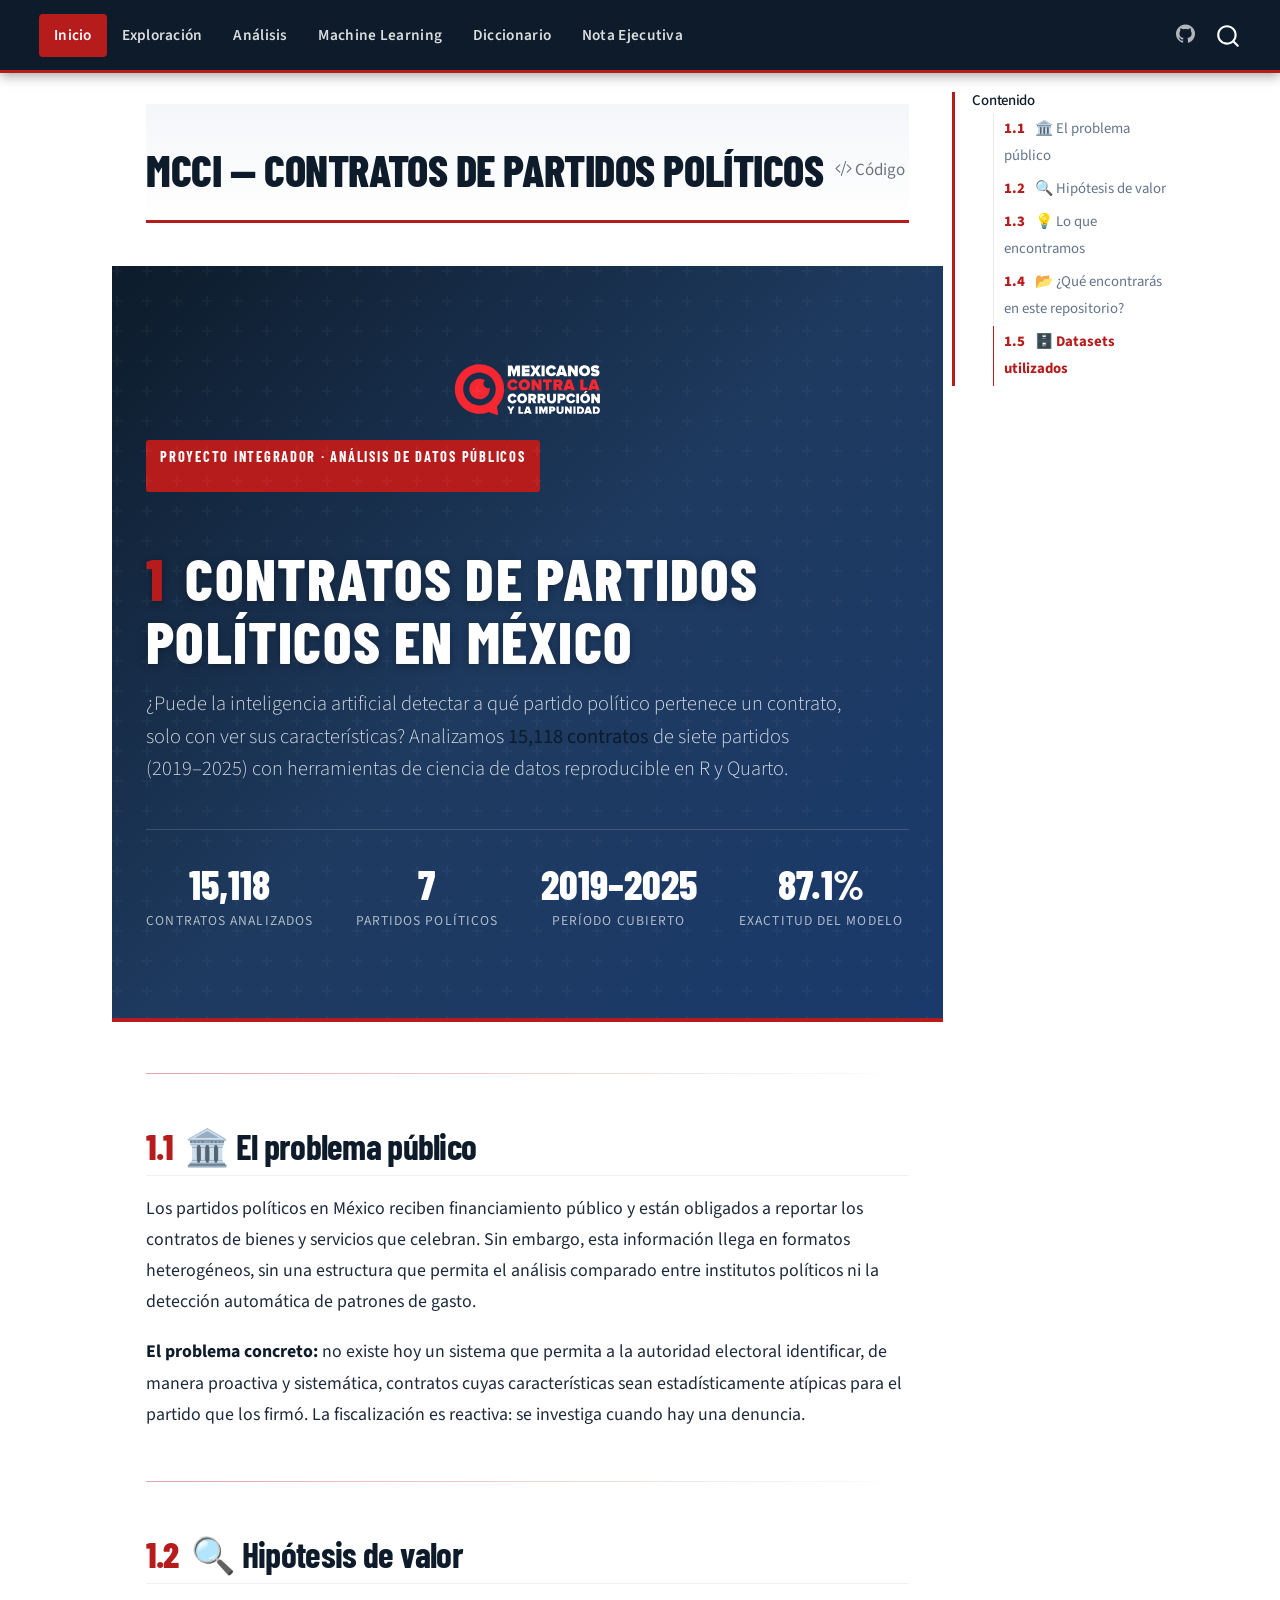
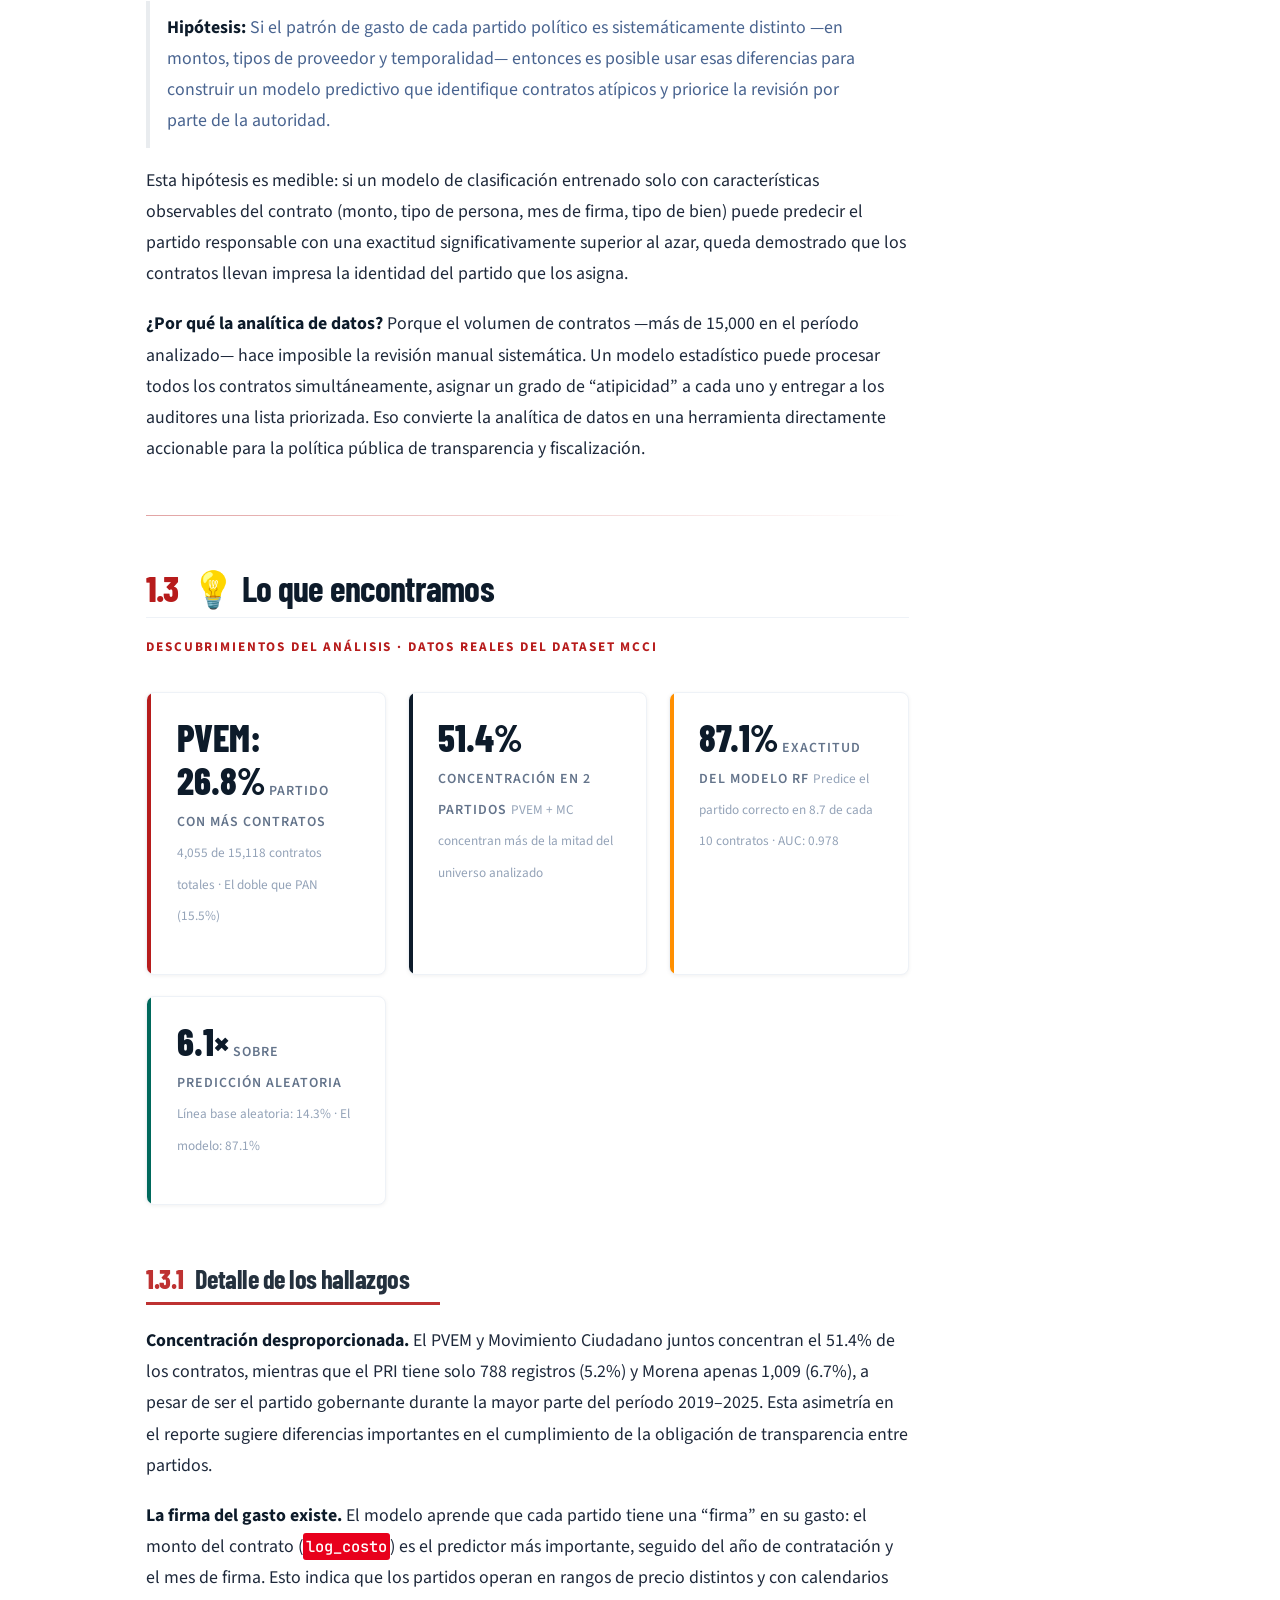
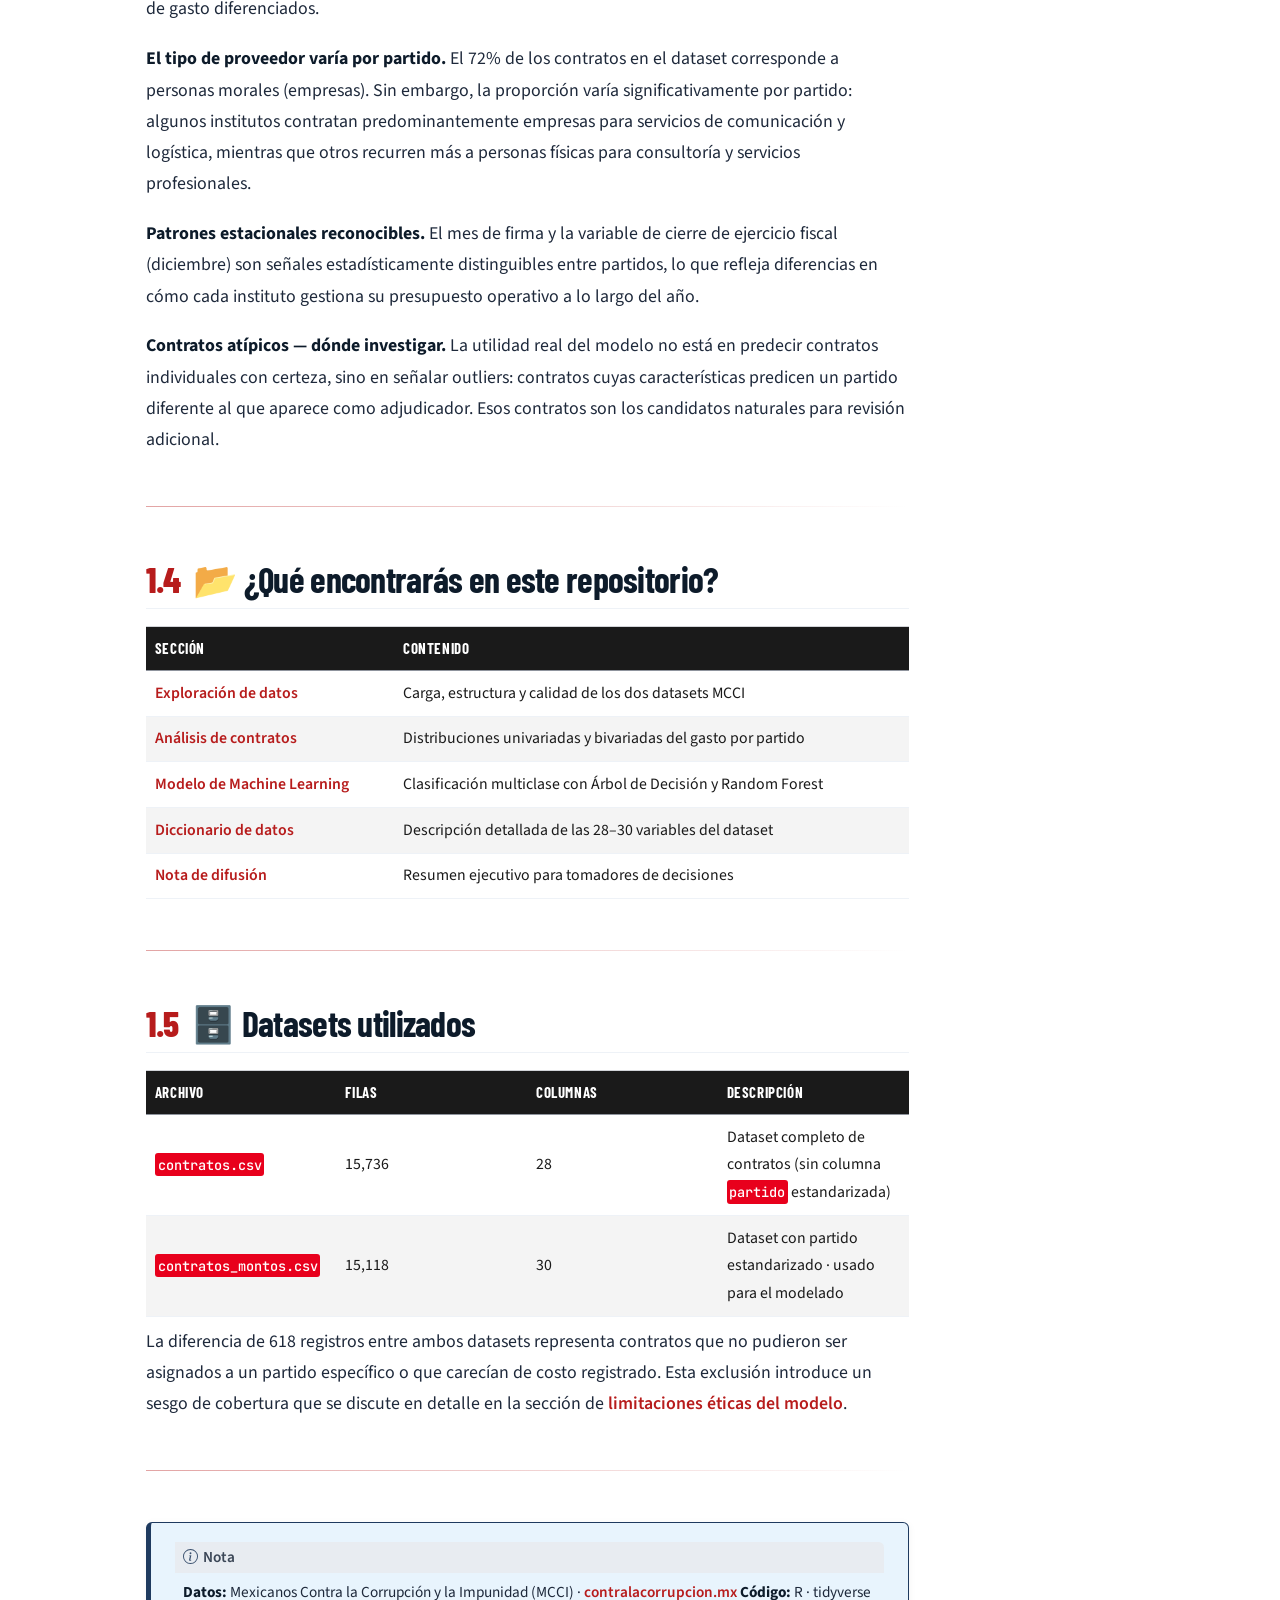
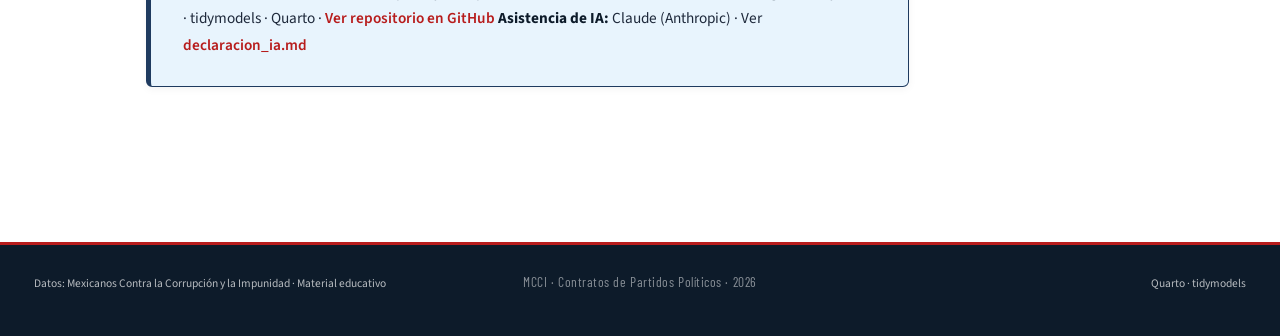
==== docs/index.html @ d2db6a6b "Publicar sitio del proyecto MCCI: contratos de partidos políticos" ====
<!DOCTYPE html>
<html xmlns="http://www.w3.org/1999/xhtml" lang="es" xml:lang="es"><head>

<meta charset="utf-8">
<meta name="generator" content="quarto-1.8.25">

<meta name="viewport" content="width=device-width, initial-scale=1.0, user-scalable=yes">


<title>MCCI — Contratos de Partidos Políticos – MCCI · Contratos de Partidos</title>
<style>
code{white-space: pre-wrap;}
span.smallcaps{font-variant: small-caps;}
div.columns{display: flex; gap: min(4vw, 1.5em);}
div.column{flex: auto; overflow-x: auto;}
div.hanging-indent{margin-left: 1.5em; text-indent: -1.5em;}
ul.task-list{list-style: none;}
ul.task-list li input[type="checkbox"] {
  width: 0.8em;
  margin: 0 0.8em 0.2em -1em; /* quarto-specific, see https://github.com/quarto-dev/quarto-cli/issues/4556 */ 
  vertical-align: middle;
}
/* CSS for syntax highlighting */
html { -webkit-text-size-adjust: 100%; }
pre > code.sourceCode { white-space: pre; position: relative; }
pre > code.sourceCode > span { display: inline-block; line-height: 1.25; }
pre > code.sourceCode > span:empty { height: 1.2em; }
.sourceCode { overflow: visible; }
code.sourceCode > span { color: inherit; text-decoration: inherit; }
div.sourceCode { margin: 1em 0; }
pre.sourceCode { margin: 0; }
@media screen {
div.sourceCode { overflow: auto; }
}
@media print {
pre > code.sourceCode { white-space: pre-wrap; }
pre > code.sourceCode > span { text-indent: -5em; padding-left: 5em; }
}
pre.numberSource code
  { counter-reset: source-line 0; }
pre.numberSource code > span
  { position: relative; left: -4em; counter-increment: source-line; }
pre.numberSource code > span > a:first-child::before
  { content: counter(source-line);
    position: relative; left: -1em; text-align: right; vertical-align: baseline;
    border: none; display: inline-block;
    -webkit-touch-callout: none; -webkit-user-select: none;
    -khtml-user-select: none; -moz-user-select: none;
    -ms-user-select: none; user-select: none;
    padding: 0 4px; width: 4em;
  }
pre.numberSource { margin-left: 3em;  padding-left: 4px; }
div.sourceCode
  {   }
@media screen {
pre > code.sourceCode > span > a:first-child::before { text-decoration: underline; }
}
</style>


<script src="site_libs/quarto-nav/quarto-nav.js"></script>
<script src="site_libs/quarto-nav/headroom.min.js"></script>
<script src="site_libs/clipboard/clipboard.min.js"></script>
<script src="site_libs/quarto-search/autocomplete.umd.js"></script>
<script src="site_libs/quarto-search/fuse.min.js"></script>
<script src="site_libs/quarto-search/quarto-search.js"></script>
<meta name="quarto:offset" content="./">
<link href="./styles/favicon.ico" rel="icon">
<script src="site_libs/quarto-html/quarto.js" type="module"></script>
<script src="site_libs/quarto-html/tabsets/tabsets.js" type="module"></script>
<script src="site_libs/quarto-html/axe/axe-check.js" type="module"></script>
<script src="site_libs/quarto-html/popper.min.js"></script>
<script src="site_libs/quarto-html/tippy.umd.min.js"></script>
<script src="site_libs/quarto-html/anchor.min.js"></script>
<link href="site_libs/quarto-html/tippy.css" rel="stylesheet">
<link href="site_libs/quarto-html/quarto-syntax-highlighting-637912d90aedf72c5c454f44b6135b5e.css" rel="stylesheet" id="quarto-text-highlighting-styles">
<script src="site_libs/bootstrap/bootstrap.min.js"></script>
<link href="site_libs/bootstrap/bootstrap-icons.css" rel="stylesheet">
<link href="site_libs/bootstrap/bootstrap-5f60eb70ecd4e3feea22900a1f807bd7.min.css" rel="stylesheet" append-hash="true" id="quarto-bootstrap" data-mode="light">
<script id="quarto-search-options" type="application/json">{
  "location": "navbar",
  "copy-button": false,
  "collapse-after": 3,
  "panel-placement": "end",
  "type": "overlay",
  "limit": 50,
  "keyboard-shortcut": [
    "f",
    "/",
    "s"
  ],
  "show-item-context": false,
  "language": {
    "search-no-results-text": "No se han encontrado resultados",
    "search-matching-documents-text": "documentos encontrados",
    "search-copy-link-title": "Copiar el enlace en la búsqueda",
    "search-hide-matches-text": "Ocultar resultados adicionales",
    "search-more-match-text": "resultado adicional en este documento",
    "search-more-matches-text": "resultados adicionales en este documento",
    "search-clear-button-title": "Borrar",
    "search-text-placeholder": "",
    "search-detached-cancel-button-title": "Cancelar",
    "search-submit-button-title": "Enviar",
    "search-label": "Buscar"
  }
}</script>
<style>html{ scroll-behavior: smooth; }</style>


<meta property="og:title" content="MCCI — Contratos de Partidos Políticos">
<meta property="og:description" content="Análisis de datos de contratos de partidos políticos en México">
<meta property="og:image" content="https://contralacorrupcion.mx/wp-content/themes/mcci-2025/assets/images/og-mcci.jpg">
<meta property="og:site_name" content="MCCI · Contratos de Partidos">
<meta name="twitter:title" content="MCCI — Contratos de Partidos">
<meta name="twitter:description" content="Análisis de datos de contratos de partidos políticos en México">
<meta name="twitter:image" content="images/logo-mcci.svg">
<meta name="twitter:creator" content="@MCCI_Mexico">
<meta name="twitter:image:alt" content="MCCI">
<meta name="twitter:card" content="summary_large_image">
</head>

<body class="nav-fixed quarto-light">

<div id="quarto-search-results"></div>
  <header id="quarto-header" class="headroom fixed-top">
    <nav class="navbar navbar-expand-lg " data-bs-theme="dark">
      <div class="navbar-container container-fluid">
      <div class="navbar-brand-container mx-auto">
    <a href="https://contralacorrupcion.mx" class="navbar-brand navbar-brand-logo">
    <img src="./images/logo-mcci.svg" alt="MCCI" class="navbar-logo light-content">
    <img src="./images/logo-mcci.svg" alt="MCCI" class="navbar-logo dark-content">
    </a>
  </div>
            <div id="quarto-search" class="" title="Buscar"></div>
          <button class="navbar-toggler" type="button" data-bs-toggle="collapse" data-bs-target="#navbarCollapse" aria-controls="navbarCollapse" role="menu" aria-expanded="false" aria-label="Navegación de palanca" onclick="if (window.quartoToggleHeadroom) { window.quartoToggleHeadroom(); }">
  <span class="navbar-toggler-icon"></span>
</button>
          <div class="collapse navbar-collapse" id="navbarCollapse">
            <ul class="navbar-nav navbar-nav-scroll me-auto">
  <li class="nav-item">
    <a class="nav-link active" href="./index.html" aria-current="page"> 
<span class="menu-text">Inicio</span></a>
  </li>  
  <li class="nav-item">
    <a class="nav-link" href="./notebooks/01_exploracion.html"> 
<span class="menu-text">Exploración</span></a>
  </li>  
  <li class="nav-item">
    <a class="nav-link" href="./notebooks/02_contratos_montos.html"> 
<span class="menu-text">Análisis</span></a>
  </li>  
  <li class="nav-item">
    <a class="nav-link" href="./notebooks/02_prediccion_partido_proveedor.html"> 
<span class="menu-text">Machine Learning</span></a>
  </li>  
  <li class="nav-item">
    <a class="nav-link" href="./referencias/diccionario_datos.html"> 
<span class="menu-text">Diccionario</span></a>
  </li>  
  <li class="nav-item">
    <a class="nav-link" href="./nota_difusion.html"> 
<span class="menu-text">Nota Ejecutiva</span></a>
  </li>  
</ul>
            <ul class="navbar-nav navbar-nav-scroll ms-auto">
  <li class="nav-item compact">
    <a class="nav-link" href="https://github.com/thegr8danae/MCCI-contratos-partidos"> <i class="bi bi-github" role="img" aria-label="Repositorio en GitHub">
</i> 
<span class="menu-text"></span></a>
  </li>  
</ul>
          </div> <!-- /navcollapse -->
            <div class="quarto-navbar-tools">
</div>
      </div> <!-- /container-fluid -->
    </nav>
</header>
<!-- content -->
<div id="quarto-content" class="quarto-container page-columns page-rows-contents page-layout-article page-navbar">
<!-- sidebar -->
<!-- margin-sidebar -->
    <div id="quarto-margin-sidebar" class="sidebar margin-sidebar">
        <nav id="TOC" role="doc-toc" class="toc-active">
    <h2 id="toc-title">Contenido</h2>
   
  <ul>
  <li><a href="#el-problema-público" id="toc-el-problema-público" class="nav-link active" data-scroll-target="#el-problema-público"><span class="header-section-number">1.1</span> 🏛️ El problema público</a></li>
  <li><a href="#hipótesis-de-valor" id="toc-hipótesis-de-valor" class="nav-link" data-scroll-target="#hipótesis-de-valor"><span class="header-section-number">1.2</span> 🔍 Hipótesis de valor</a></li>
  <li><a href="#lo-que-encontramos" id="toc-lo-que-encontramos" class="nav-link" data-scroll-target="#lo-que-encontramos"><span class="header-section-number">1.3</span> 💡 Lo que encontramos</a>
  <ul class="collapse">
  <li><a href="#detalle-de-los-hallazgos" id="toc-detalle-de-los-hallazgos" class="nav-link" data-scroll-target="#detalle-de-los-hallazgos"><span class="header-section-number">1.3.1</span> Detalle de los hallazgos</a></li>
  </ul></li>
  <li><a href="#qué-encontrarás-en-este-repositorio" id="toc-qué-encontrarás-en-este-repositorio" class="nav-link" data-scroll-target="#qué-encontrarás-en-este-repositorio"><span class="header-section-number">1.4</span> 📂 ¿Qué encontrarás en este repositorio?</a></li>
  <li><a href="#datasets-utilizados" id="toc-datasets-utilizados" class="nav-link" data-scroll-target="#datasets-utilizados"><span class="header-section-number">1.5</span> 🗄️ Datasets utilizados</a></li>
  </ul>
</nav>
    </div>
<!-- main -->
<main class="content" id="quarto-document-content">

<header id="title-block-header" class="quarto-title-block default">
<div class="quarto-title">
<div class="quarto-title-block"><div><h1 class="title">MCCI — Contratos de Partidos Políticos</h1><button type="button" class="btn code-tools-button" id="quarto-code-tools-source"><i class="bi"></i> Código</button></div></div>
</div>



<div class="quarto-title-meta">

    
  
    
  </div>
  


</header>


<div class="mcci-hero">
<div style="text-align:center;margin-bottom:1.2rem;padding-top:0.5rem;">
<p><img src="images/logo-mcci.svg" alt="MCCI" style="height:60px;max-width:220px;object-fit:contain;"></p>
</div>
<div class="mcci-hero-eyebrow">
<p>Proyecto Integrador · Análisis de Datos Públicos</p>
</div>
<section id="contratos-de-partidos-políticos-en-méxico" class="level1" data-number="1">
<h1 data-number="1"><span class="header-section-number">1</span> Contratos de partidos políticos en México</h1>
<div class="mcci-hero-subtitle">
<p>¿Puede la inteligencia artificial detectar a qué partido político pertenece un contrato, solo con ver sus características? Analizamos <strong>15,118 contratos</strong> de siete partidos (2019–2025) con herramientas de ciencia de datos reproducible en R y Quarto.</p>
</div>
<div class="mcci-hero-stats">
<div class="stat-item">
<p><span class="stat-number">15,118</span> <span class="stat-label">contratos analizados</span></p>
</div>
<div class="stat-item">
<p><span class="stat-number">7</span> <span class="stat-label">partidos políticos</span></p>
</div>
<div class="stat-item">
<p><span class="stat-number">2019–2025</span> <span class="stat-label">período cubierto</span></p>
</div>
<div class="stat-item">
<p><span class="stat-number">87.1%</span> <span class="stat-label">exactitud del modelo</span></p>
</div>
</div>
</section>
</div>
<hr>
<section id="el-problema-público" class="level2" data-number="1.1">
<h2 data-number="1.1" class="anchored" data-anchor-id="el-problema-público"><span class="header-section-number">1.1</span> 🏛️ El problema público</h2>
<p>Los partidos políticos en México reciben financiamiento público y están obligados a reportar los contratos de bienes y servicios que celebran. Sin embargo, esta información llega en formatos heterogéneos, sin una estructura que permita el análisis comparado entre institutos políticos ni la detección automática de patrones de gasto.</p>
<p><strong>El problema concreto:</strong> no existe hoy un sistema que permita a la autoridad electoral identificar, de manera proactiva y sistemática, contratos cuyas características sean estadísticamente atípicas para el partido que los firmó. La fiscalización es reactiva: se investiga cuando hay una denuncia.</p>
<hr>
</section>
<section id="hipótesis-de-valor" class="level2" data-number="1.2">
<h2 data-number="1.2" class="anchored" data-anchor-id="hipótesis-de-valor"><span class="header-section-number">1.2</span> 🔍 Hipótesis de valor</h2>
<blockquote class="blockquote">
<p><strong>Hipótesis:</strong> Si el patrón de gasto de cada partido político es sistemáticamente distinto —en montos, tipos de proveedor y temporalidad— entonces es posible usar esas diferencias para construir un modelo predictivo que identifique contratos atípicos y priorice la revisión por parte de la autoridad.</p>
</blockquote>
<p>Esta hipótesis es medible: si un modelo de clasificación entrenado solo con características observables del contrato (monto, tipo de persona, mes de firma, tipo de bien) puede predecir el partido responsable con una exactitud significativamente superior al azar, queda demostrado que los contratos llevan impresa la identidad del partido que los asigna.</p>
<p><strong>¿Por qué la analítica de datos?</strong> Porque el volumen de contratos —más de 15,000 en el período analizado— hace imposible la revisión manual sistemática. Un modelo estadístico puede procesar todos los contratos simultáneamente, asignar un grado de “atipicidad” a cada uno y entregar a los auditores una lista priorizada. Eso convierte la analítica de datos en una herramienta directamente accionable para la política pública de transparencia y fiscalización.</p>
<hr>
</section>
<section id="lo-que-encontramos" class="level2" data-number="1.3">
<h2 data-number="1.3" class="anchored" data-anchor-id="lo-que-encontramos"><span class="header-section-number">1.3</span> 💡 Lo que encontramos</h2>
<div class="section-label">
<p>Descubrimientos del análisis · Datos reales del dataset MCCI</p>
</div>
<div class="mcci-cards">
<div class="mcci-card">
<p><span class="card-number">PVEM: 26.8%</span> <span class="card-label">partido con más contratos</span> <span class="card-sublabel">4,055 de 15,118 contratos totales · El doble que PAN (15.5%)</span></p>
</div>
<div class="mcci-card card-navy">
<p><span class="card-number">51.4%</span> <span class="card-label">concentración en 2 partidos</span> <span class="card-sublabel">PVEM + MC concentran más de la mitad del universo analizado</span></p>
</div>
<div class="mcci-card card-gold">
<p><span class="card-number">87.1%</span> <span class="card-label">exactitud del modelo RF</span> <span class="card-sublabel">Predice el partido correcto en 8.7 de cada 10 contratos · AUC: 0.978</span></p>
</div>
<div class="mcci-card card-teal">
<p><span class="card-number">6.1×</span> <span class="card-label">sobre predicción aleatoria</span> <span class="card-sublabel">Línea base aleatoria: 14.3% · El modelo: 87.1%</span></p>
</div>
</div>
<section id="detalle-de-los-hallazgos" class="level3" data-number="1.3.1">
<h3 data-number="1.3.1" class="anchored" data-anchor-id="detalle-de-los-hallazgos"><span class="header-section-number">1.3.1</span> Detalle de los hallazgos</h3>
<p><strong>Concentración desproporcionada.</strong> El PVEM y Movimiento Ciudadano juntos concentran el 51.4% de los contratos, mientras que el PRI tiene solo 788 registros (5.2%) y Morena apenas 1,009 (6.7%), a pesar de ser el partido gobernante durante la mayor parte del período 2019–2025. Esta asimetría en el reporte sugiere diferencias importantes en el cumplimiento de la obligación de transparencia entre partidos.</p>
<p><strong>La firma del gasto existe.</strong> El modelo aprende que cada partido tiene una “firma” en su gasto: el monto del contrato (<code>log_costo</code>) es el predictor más importante, seguido del año de contratación y el mes de firma. Esto indica que los partidos operan en rangos de precio distintos y con calendarios de gasto diferenciados.</p>
<p><strong>El tipo de proveedor varía por partido.</strong> El 72% de los contratos en el dataset corresponde a personas morales (empresas). Sin embargo, la proporción varía significativamente por partido: algunos institutos contratan predominantemente empresas para servicios de comunicación y logística, mientras que otros recurren más a personas físicas para consultoría y servicios profesionales.</p>
<p><strong>Patrones estacionales reconocibles.</strong> El mes de firma y la variable de cierre de ejercicio fiscal (diciembre) son señales estadísticamente distinguibles entre partidos, lo que refleja diferencias en cómo cada instituto gestiona su presupuesto operativo a lo largo del año.</p>
<p><strong>Contratos atípicos — dónde investigar.</strong> La utilidad real del modelo no está en predecir contratos individuales con certeza, sino en señalar outliers: contratos cuyas características predicen un partido diferente al que aparece como adjudicador. Esos contratos son los candidatos naturales para revisión adicional.</p>
<hr>
</section>
</section>
<section id="qué-encontrarás-en-este-repositorio" class="level2" data-number="1.4">
<h2 data-number="1.4" class="anchored" data-anchor-id="qué-encontrarás-en-este-repositorio"><span class="header-section-number">1.4</span> 📂 ¿Qué encontrarás en este repositorio?</h2>
<table class="caption-top table">
<thead>
<tr class="header">
<th>Sección</th>
<th>Contenido</th>
</tr>
</thead>
<tbody>
<tr class="odd">
<td><a href="./notebooks/01_exploracion.html">Exploración de datos</a></td>
<td>Carga, estructura y calidad de los dos datasets MCCI</td>
</tr>
<tr class="even">
<td><a href="./notebooks/02_contratos_montos.html">Análisis de contratos</a></td>
<td>Distribuciones univariadas y bivariadas del gasto por partido</td>
</tr>
<tr class="odd">
<td><a href="./notebooks/02_prediccion_partido_proveedor.html">Modelo de Machine Learning</a></td>
<td>Clasificación multiclase con Árbol de Decisión y Random Forest</td>
</tr>
<tr class="even">
<td><a href="./referencias/diccionario_datos.html">Diccionario de datos</a></td>
<td>Descripción detallada de las 28–30 variables del dataset</td>
</tr>
<tr class="odd">
<td><a href="./nota_difusion.html">Nota de difusión</a></td>
<td>Resumen ejecutivo para tomadores de decisiones</td>
</tr>
</tbody>
</table>
<hr>
</section>
<section id="datasets-utilizados" class="level2" data-number="1.5">
<h2 data-number="1.5" class="anchored" data-anchor-id="datasets-utilizados"><span class="header-section-number">1.5</span> 🗄️ Datasets utilizados</h2>
<table class="caption-top table">
<colgroup>
<col style="width: 25%">
<col style="width: 25%">
<col style="width: 25%">
<col style="width: 25%">
</colgroup>
<thead>
<tr class="header">
<th>Archivo</th>
<th>Filas</th>
<th>Columnas</th>
<th>Descripción</th>
</tr>
</thead>
<tbody>
<tr class="odd">
<td><code>contratos.csv</code></td>
<td>15,736</td>
<td>28</td>
<td>Dataset completo de contratos (sin columna <code>partido</code> estandarizada)</td>
</tr>
<tr class="even">
<td><code>contratos_montos.csv</code></td>
<td>15,118</td>
<td>30</td>
<td>Dataset con partido estandarizado · usado para el modelado</td>
</tr>
</tbody>
</table>
<p>La diferencia de 618 registros entre ambos datasets representa contratos que no pudieron ser asignados a un partido específico o que carecían de costo registrado. Esta exclusión introduce un sesgo de cobertura que se discute en detalle en la sección de <a href="./notebooks/02_prediccion_partido_proveedor.html#interpretación-y-limitaciones-éticas">limitaciones éticas del modelo</a>.</p>
<hr>
<div class="callout callout-style-default callout-note callout-titled">
<div class="callout-header d-flex align-content-center">
<div class="callout-icon-container">
<i class="callout-icon"></i>
</div>
<div class="callout-title-container flex-fill">
Nota
</div>
</div>
<div class="callout-body-container callout-body">
<p><strong>Datos:</strong> Mexicanos Contra la Corrupción y la Impunidad (MCCI) · <a href="https://contralacorrupcion.mx">contralacorrupcion.mx</a> <strong>Código:</strong> R · tidyverse · tidymodels · Quarto · <a href="https://github.com/thegr8danae/MCCI-contratos-partidos">Ver repositorio en GitHub</a> <strong>Asistencia de IA:</strong> Claude (Anthropic) · Ver <a href="./declaracion_ia.html">declaracion_ia.md</a></p>
</div>
</div>


<!-- -->

</section>

</main> <!-- /main -->
<script id="quarto-html-after-body" type="application/javascript">
  window.document.addEventListener("DOMContentLoaded", function (event) {
    const icon = "";
    const anchorJS = new window.AnchorJS();
    anchorJS.options = {
      placement: 'right',
      icon: icon
    };
    anchorJS.add('.anchored');
    const isCodeAnnotation = (el) => {
      for (const clz of el.classList) {
        if (clz.startsWith('code-annotation-')) {                     
          return true;
        }
      }
      return false;
    }
    const onCopySuccess = function(e) {
      // button target
      const button = e.trigger;
      // don't keep focus
      button.blur();
      // flash "checked"
      button.classList.add('code-copy-button-checked');
      var currentTitle = button.getAttribute("title");
      button.setAttribute("title", "Copiado");
      let tooltip;
      if (window.bootstrap) {
        button.setAttribute("data-bs-toggle", "tooltip");
        button.setAttribute("data-bs-placement", "left");
        button.setAttribute("data-bs-title", "Copiado");
        tooltip = new bootstrap.Tooltip(button, 
          { trigger: "manual", 
            customClass: "code-copy-button-tooltip",
            offset: [0, -8]});
        tooltip.show();    
      }
      setTimeout(function() {
        if (tooltip) {
          tooltip.hide();
          button.removeAttribute("data-bs-title");
          button.removeAttribute("data-bs-toggle");
          button.removeAttribute("data-bs-placement");
        }
        button.setAttribute("title", currentTitle);
        button.classList.remove('code-copy-button-checked');
      }, 1000);
      // clear code selection
      e.clearSelection();
    }
    const getTextToCopy = function(trigger) {
      const outerScaffold = trigger.parentElement.cloneNode(true);
      const codeEl = outerScaffold.querySelector('code');
      for (const childEl of codeEl.children) {
        if (isCodeAnnotation(childEl)) {
          childEl.remove();
        }
      }
      return codeEl.innerText;
    }
    const clipboard = new window.ClipboardJS('.code-copy-button:not([data-in-quarto-modal])', {
      text: getTextToCopy
    });
    clipboard.on('success', onCopySuccess);
    if (window.document.getElementById('quarto-embedded-source-code-modal')) {
      const clipboardModal = new window.ClipboardJS('.code-copy-button[data-in-quarto-modal]', {
        text: getTextToCopy,
        container: window.document.getElementById('quarto-embedded-source-code-modal')
      });
      clipboardModal.on('success', onCopySuccess);
    }
    const viewSource = window.document.getElementById('quarto-view-source') ||
                       window.document.getElementById('quarto-code-tools-source');
    if (viewSource) {
      const sourceUrl = viewSource.getAttribute("data-quarto-source-url");
      viewSource.addEventListener("click", function(e) {
        if (sourceUrl) {
          // rstudio viewer pane
          if (/\bcapabilities=\b/.test(window.location)) {
            window.open(sourceUrl);
          } else {
            window.location.href = sourceUrl;
          }
        } else {
          const modal = new bootstrap.Modal(document.getElementById('quarto-embedded-source-code-modal'));
          modal.show();
        }
        return false;
      });
    }
    function toggleCodeHandler(show) {
      return function(e) {
        const detailsSrc = window.document.querySelectorAll(".cell > details > .sourceCode");
        for (let i=0; i<detailsSrc.length; i++) {
          const details = detailsSrc[i].parentElement;
          if (show) {
            details.open = true;
          } else {
            details.removeAttribute("open");
          }
        }
        const cellCodeDivs = window.document.querySelectorAll(".cell > .sourceCode");
        const fromCls = show ? "hidden" : "unhidden";
        const toCls = show ? "unhidden" : "hidden";
        for (let i=0; i<cellCodeDivs.length; i++) {
          const codeDiv = cellCodeDivs[i];
          if (codeDiv.classList.contains(fromCls)) {
            codeDiv.classList.remove(fromCls);
            codeDiv.classList.add(toCls);
          } 
        }
        return false;
      }
    }
    const hideAllCode = window.document.getElementById("quarto-hide-all-code");
    if (hideAllCode) {
      hideAllCode.addEventListener("click", toggleCodeHandler(false));
    }
    const showAllCode = window.document.getElementById("quarto-show-all-code");
    if (showAllCode) {
      showAllCode.addEventListener("click", toggleCodeHandler(true));
    }
      var localhostRegex = new RegExp(/^(?:http|https):\/\/localhost\:?[0-9]*\//);
      var mailtoRegex = new RegExp(/^mailto:/);
        var filterRegex = new RegExp('/' + window.location.host + '/');
      var isInternal = (href) => {
          return filterRegex.test(href) || localhostRegex.test(href) || mailtoRegex.test(href);
      }
      // Inspect non-navigation links and adorn them if external
     var links = window.document.querySelectorAll('a[href]:not(.nav-link):not(.navbar-brand):not(.toc-action):not(.sidebar-link):not(.sidebar-item-toggle):not(.pagination-link):not(.no-external):not([aria-hidden]):not(.dropdown-item):not(.quarto-navigation-tool):not(.about-link)');
      for (var i=0; i<links.length; i++) {
        const link = links[i];
        if (!isInternal(link.href)) {
          // undo the damage that might have been done by quarto-nav.js in the case of
          // links that we want to consider external
          if (link.dataset.originalHref !== undefined) {
            link.href = link.dataset.originalHref;
          }
        }
      }
    function tippyHover(el, contentFn, onTriggerFn, onUntriggerFn) {
      const config = {
        allowHTML: true,
        maxWidth: 500,
        delay: 100,
        arrow: false,
        appendTo: function(el) {
            return el.parentElement;
        },
        interactive: true,
        interactiveBorder: 10,
        theme: 'quarto',
        placement: 'bottom-start',
      };
      if (contentFn) {
        config.content = contentFn;
      }
      if (onTriggerFn) {
        config.onTrigger = onTriggerFn;
      }
      if (onUntriggerFn) {
        config.onUntrigger = onUntriggerFn;
      }
      window.tippy(el, config); 
    }
    const noterefs = window.document.querySelectorAll('a[role="doc-noteref"]');
    for (var i=0; i<noterefs.length; i++) {
      const ref = noterefs[i];
      tippyHover(ref, function() {
        // use id or data attribute instead here
        let href = ref.getAttribute('data-footnote-href') || ref.getAttribute('href');
        try { href = new URL(href).hash; } catch {}
        const id = href.replace(/^#\/?/, "");
        const note = window.document.getElementById(id);
        if (note) {
          return note.innerHTML;
        } else {
          return "";
        }
      });
    }
    const xrefs = window.document.querySelectorAll('a.quarto-xref');
    const processXRef = (id, note) => {
      // Strip column container classes
      const stripColumnClz = (el) => {
        el.classList.remove("page-full", "page-columns");
        if (el.children) {
          for (const child of el.children) {
            stripColumnClz(child);
          }
        }
      }
      stripColumnClz(note)
      if (id === null || id.startsWith('sec-')) {
        // Special case sections, only their first couple elements
        const container = document.createElement("div");
        if (note.children && note.children.length > 2) {
          container.appendChild(note.children[0].cloneNode(true));
          for (let i = 1; i < note.children.length; i++) {
            const child = note.children[i];
            if (child.tagName === "P" && child.innerText === "") {
              continue;
            } else {
              container.appendChild(child.cloneNode(true));
              break;
            }
          }
          if (window.Quarto?.typesetMath) {
            window.Quarto.typesetMath(container);
          }
          return container.innerHTML
        } else {
          if (window.Quarto?.typesetMath) {
            window.Quarto.typesetMath(note);
          }
          return note.innerHTML;
        }
      } else {
        // Remove any anchor links if they are present
        const anchorLink = note.querySelector('a.anchorjs-link');
        if (anchorLink) {
          anchorLink.remove();
        }
        if (window.Quarto?.typesetMath) {
          window.Quarto.typesetMath(note);
        }
        if (note.classList.contains("callout")) {
          return note.outerHTML;
        } else {
          return note.innerHTML;
        }
      }
    }
    for (var i=0; i<xrefs.length; i++) {
      const xref = xrefs[i];
      tippyHover(xref, undefined, function(instance) {
        instance.disable();
        let url = xref.getAttribute('href');
        let hash = undefined; 
        if (url.startsWith('#')) {
          hash = url;
        } else {
          try { hash = new URL(url).hash; } catch {}
        }
        if (hash) {
          const id = hash.replace(/^#\/?/, "");
          const note = window.document.getElementById(id);
          if (note !== null) {
            try {
              const html = processXRef(id, note.cloneNode(true));
              instance.setContent(html);
            } finally {
              instance.enable();
              instance.show();
            }
          } else {
            // See if we can fetch this
            fetch(url.split('#')[0])
            .then(res => res.text())
            .then(html => {
              const parser = new DOMParser();
              const htmlDoc = parser.parseFromString(html, "text/html");
              const note = htmlDoc.getElementById(id);
              if (note !== null) {
                const html = processXRef(id, note);
                instance.setContent(html);
              } 
            }).finally(() => {
              instance.enable();
              instance.show();
            });
          }
        } else {
          // See if we can fetch a full url (with no hash to target)
          // This is a special case and we should probably do some content thinning / targeting
          fetch(url)
          .then(res => res.text())
          .then(html => {
            const parser = new DOMParser();
            const htmlDoc = parser.parseFromString(html, "text/html");
            const note = htmlDoc.querySelector('main.content');
            if (note !== null) {
              // This should only happen for chapter cross references
              // (since there is no id in the URL)
              // remove the first header
              if (note.children.length > 0 && note.children[0].tagName === "HEADER") {
                note.children[0].remove();
              }
              const html = processXRef(null, note);
              instance.setContent(html);
            } 
          }).finally(() => {
            instance.enable();
            instance.show();
          });
        }
      }, function(instance) {
      });
    }
        let selectedAnnoteEl;
        const selectorForAnnotation = ( cell, annotation) => {
          let cellAttr = 'data-code-cell="' + cell + '"';
          let lineAttr = 'data-code-annotation="' +  annotation + '"';
          const selector = 'span[' + cellAttr + '][' + lineAttr + ']';
          return selector;
        }
        const selectCodeLines = (annoteEl) => {
          const doc = window.document;
          const targetCell = annoteEl.getAttribute("data-target-cell");
          const targetAnnotation = annoteEl.getAttribute("data-target-annotation");
          const annoteSpan = window.document.querySelector(selectorForAnnotation(targetCell, targetAnnotation));
          const lines = annoteSpan.getAttribute("data-code-lines").split(",");
          const lineIds = lines.map((line) => {
            return targetCell + "-" + line;
          })
          let top = null;
          let height = null;
          let parent = null;
          if (lineIds.length > 0) {
              //compute the position of the single el (top and bottom and make a div)
              const el = window.document.getElementById(lineIds[0]);
              top = el.offsetTop;
              height = el.offsetHeight;
              parent = el.parentElement.parentElement;
            if (lineIds.length > 1) {
              const lastEl = window.document.getElementById(lineIds[lineIds.length - 1]);
              const bottom = lastEl.offsetTop + lastEl.offsetHeight;
              height = bottom - top;
            }
            if (top !== null && height !== null && parent !== null) {
              // cook up a div (if necessary) and position it 
              let div = window.document.getElementById("code-annotation-line-highlight");
              if (div === null) {
                div = window.document.createElement("div");
                div.setAttribute("id", "code-annotation-line-highlight");
                div.style.position = 'absolute';
                parent.appendChild(div);
              }
              div.style.top = top - 2 + "px";
              div.style.height = height + 4 + "px";
              div.style.left = 0;
              let gutterDiv = window.document.getElementById("code-annotation-line-highlight-gutter");
              if (gutterDiv === null) {
                gutterDiv = window.document.createElement("div");
                gutterDiv.setAttribute("id", "code-annotation-line-highlight-gutter");
                gutterDiv.style.position = 'absolute';
                const codeCell = window.document.getElementById(targetCell);
                const gutter = codeCell.querySelector('.code-annotation-gutter');
                gutter.appendChild(gutterDiv);
              }
              gutterDiv.style.top = top - 2 + "px";
              gutterDiv.style.height = height + 4 + "px";
            }
            selectedAnnoteEl = annoteEl;
          }
        };
        const unselectCodeLines = () => {
          const elementsIds = ["code-annotation-line-highlight", "code-annotation-line-highlight-gutter"];
          elementsIds.forEach((elId) => {
            const div = window.document.getElementById(elId);
            if (div) {
              div.remove();
            }
          });
          selectedAnnoteEl = undefined;
        };
          // Handle positioning of the toggle
      window.addEventListener(
        "resize",
        throttle(() => {
          elRect = undefined;
          if (selectedAnnoteEl) {
            selectCodeLines(selectedAnnoteEl);
          }
        }, 10)
      );
      function throttle(fn, ms) {
      let throttle = false;
      let timer;
        return (...args) => {
          if(!throttle) { // first call gets through
              fn.apply(this, args);
              throttle = true;
          } else { // all the others get throttled
              if(timer) clearTimeout(timer); // cancel #2
              timer = setTimeout(() => {
                fn.apply(this, args);
                timer = throttle = false;
              }, ms);
          }
        };
      }
        // Attach click handler to the DT
        const annoteDls = window.document.querySelectorAll('dt[data-target-cell]');
        for (const annoteDlNode of annoteDls) {
          annoteDlNode.addEventListener('click', (event) => {
            const clickedEl = event.target;
            if (clickedEl !== selectedAnnoteEl) {
              unselectCodeLines();
              const activeEl = window.document.querySelector('dt[data-target-cell].code-annotation-active');
              if (activeEl) {
                activeEl.classList.remove('code-annotation-active');
              }
              selectCodeLines(clickedEl);
              clickedEl.classList.add('code-annotation-active');
            } else {
              // Unselect the line
              unselectCodeLines();
              clickedEl.classList.remove('code-annotation-active');
            }
          });
        }
    const findCites = (el) => {
      const parentEl = el.parentElement;
      if (parentEl) {
        const cites = parentEl.dataset.cites;
        if (cites) {
          return {
            el,
            cites: cites.split(' ')
          };
        } else {
          return findCites(el.parentElement)
        }
      } else {
        return undefined;
      }
    };
    var bibliorefs = window.document.querySelectorAll('a[role="doc-biblioref"]');
    for (var i=0; i<bibliorefs.length; i++) {
      const ref = bibliorefs[i];
      const citeInfo = findCites(ref);
      if (citeInfo) {
        tippyHover(citeInfo.el, function() {
          var popup = window.document.createElement('div');
          citeInfo.cites.forEach(function(cite) {
            var citeDiv = window.document.createElement('div');
            citeDiv.classList.add('hanging-indent');
            citeDiv.classList.add('csl-entry');
            var biblioDiv = window.document.getElementById('ref-' + cite);
            if (biblioDiv) {
              citeDiv.innerHTML = biblioDiv.innerHTML;
            }
            popup.appendChild(citeDiv);
          });
          return popup.innerHTML;
        });
      }
    }
  });
  </script><div class="modal fade" id="quarto-embedded-source-code-modal" tabindex="-1" aria-labelledby="quarto-embedded-source-code-modal-label" aria-hidden="true"><div class="modal-dialog modal-dialog-scrollable"><div class="modal-content"><div class="modal-header"><h5 class="modal-title" id="quarto-embedded-source-code-modal-label">Ejecutar el código</h5><button class="btn-close" data-bs-dismiss="modal"></button></div><div class="modal-body"><div class="">
<div class="code-copy-outer-scaffold"><div class="sourceCode" id="cb1" data-shortcodes="false"><pre class="sourceCode markdown code-with-copy"><code class="sourceCode markdown"><span id="cb1-1"><a href="#cb1-1" aria-hidden="true" tabindex="-1"></a><span class="co">---</span></span>
<span id="cb1-2"><a href="#cb1-2" aria-hidden="true" tabindex="-1"></a><span class="an">title:</span><span class="co"> "MCCI — Contratos de Partidos Políticos"</span></span>
<span id="cb1-3"><a href="#cb1-3" aria-hidden="true" tabindex="-1"></a><span class="an">lang:</span><span class="co"> es</span></span>
<span id="cb1-4"><a href="#cb1-4" aria-hidden="true" tabindex="-1"></a><span class="co">---</span></span>
<span id="cb1-5"><a href="#cb1-5" aria-hidden="true" tabindex="-1"></a></span>
<span id="cb1-6"><a href="#cb1-6" aria-hidden="true" tabindex="-1"></a>::: {.mcci-hero}</span>
<span id="cb1-7"><a href="#cb1-7" aria-hidden="true" tabindex="-1"></a></span>
<span id="cb1-8"><a href="#cb1-8" aria-hidden="true" tabindex="-1"></a><span class="dt">&lt;</span><span class="kw">div</span><span class="ot"> style</span><span class="op">=</span><span class="st">"text-align:center;margin-bottom:1.2rem;padding-top:0.5rem;"</span><span class="dt">&gt;</span></span>
<span id="cb1-9"><a href="#cb1-9" aria-hidden="true" tabindex="-1"></a><span class="dt">&lt;</span><span class="kw">img</span><span class="ot"> src</span><span class="op">=</span><span class="st">"images/logo-mcci.svg"</span><span class="ot"> alt</span><span class="op">=</span><span class="st">"MCCI"</span><span class="ot"> style</span><span class="op">=</span><span class="st">"height:60px;max-width:220px;object-fit:contain;"</span><span class="ot"> </span><span class="dt">/&gt;</span></span>
<span id="cb1-10"><a href="#cb1-10" aria-hidden="true" tabindex="-1"></a><span class="dt">&lt;/</span><span class="kw">div</span><span class="dt">&gt;</span></span>
<span id="cb1-11"><a href="#cb1-11" aria-hidden="true" tabindex="-1"></a></span>
<span id="cb1-12"><a href="#cb1-12" aria-hidden="true" tabindex="-1"></a>::: {.mcci-hero-eyebrow}</span>
<span id="cb1-13"><a href="#cb1-13" aria-hidden="true" tabindex="-1"></a>Proyecto Integrador · Análisis de Datos Públicos</span>
<span id="cb1-14"><a href="#cb1-14" aria-hidden="true" tabindex="-1"></a>:::</span>
<span id="cb1-15"><a href="#cb1-15" aria-hidden="true" tabindex="-1"></a></span>
<span id="cb1-16"><a href="#cb1-16" aria-hidden="true" tabindex="-1"></a><span class="fu"># Contratos de partidos políticos en México</span></span>
<span id="cb1-17"><a href="#cb1-17" aria-hidden="true" tabindex="-1"></a></span>
<span id="cb1-18"><a href="#cb1-18" aria-hidden="true" tabindex="-1"></a>::: {.mcci-hero-subtitle}</span>
<span id="cb1-19"><a href="#cb1-19" aria-hidden="true" tabindex="-1"></a>¿Puede la inteligencia artificial detectar a qué partido político pertenece un contrato, solo con ver sus características? Analizamos **15,118 contratos** de siete partidos (2019–2025) con herramientas de ciencia de datos reproducible en R y Quarto.</span>
<span id="cb1-20"><a href="#cb1-20" aria-hidden="true" tabindex="-1"></a>:::</span>
<span id="cb1-21"><a href="#cb1-21" aria-hidden="true" tabindex="-1"></a></span>
<span id="cb1-22"><a href="#cb1-22" aria-hidden="true" tabindex="-1"></a>::: {.mcci-hero-stats}</span>
<span id="cb1-23"><a href="#cb1-23" aria-hidden="true" tabindex="-1"></a>::: {.stat-item}</span>
<span id="cb1-24"><a href="#cb1-24" aria-hidden="true" tabindex="-1"></a><span class="co">[</span><span class="ot">15,118</span><span class="co">]</span>{.stat-number}</span>
<span id="cb1-25"><a href="#cb1-25" aria-hidden="true" tabindex="-1"></a><span class="co">[</span><span class="ot">contratos analizados</span><span class="co">]</span>{.stat-label}</span>
<span id="cb1-26"><a href="#cb1-26" aria-hidden="true" tabindex="-1"></a>:::</span>
<span id="cb1-27"><a href="#cb1-27" aria-hidden="true" tabindex="-1"></a>::: {.stat-item}</span>
<span id="cb1-28"><a href="#cb1-28" aria-hidden="true" tabindex="-1"></a><span class="co">[</span><span class="ot">7</span><span class="co">]</span>{.stat-number}</span>
<span id="cb1-29"><a href="#cb1-29" aria-hidden="true" tabindex="-1"></a><span class="co">[</span><span class="ot">partidos políticos</span><span class="co">]</span>{.stat-label}</span>
<span id="cb1-30"><a href="#cb1-30" aria-hidden="true" tabindex="-1"></a>:::</span>
<span id="cb1-31"><a href="#cb1-31" aria-hidden="true" tabindex="-1"></a>::: {.stat-item}</span>
<span id="cb1-32"><a href="#cb1-32" aria-hidden="true" tabindex="-1"></a><span class="co">[</span><span class="ot">2019–2025</span><span class="co">]</span>{.stat-number}</span>
<span id="cb1-33"><a href="#cb1-33" aria-hidden="true" tabindex="-1"></a><span class="co">[</span><span class="ot">período cubierto</span><span class="co">]</span>{.stat-label}</span>
<span id="cb1-34"><a href="#cb1-34" aria-hidden="true" tabindex="-1"></a>:::</span>
<span id="cb1-35"><a href="#cb1-35" aria-hidden="true" tabindex="-1"></a>::: {.stat-item}</span>
<span id="cb1-36"><a href="#cb1-36" aria-hidden="true" tabindex="-1"></a><span class="co">[</span><span class="ot">87.1%</span><span class="co">]</span>{.stat-number}</span>
<span id="cb1-37"><a href="#cb1-37" aria-hidden="true" tabindex="-1"></a><span class="co">[</span><span class="ot">exactitud del modelo</span><span class="co">]</span>{.stat-label}</span>
<span id="cb1-38"><a href="#cb1-38" aria-hidden="true" tabindex="-1"></a>:::</span>
<span id="cb1-39"><a href="#cb1-39" aria-hidden="true" tabindex="-1"></a>:::</span>
<span id="cb1-40"><a href="#cb1-40" aria-hidden="true" tabindex="-1"></a>:::</span>
<span id="cb1-41"><a href="#cb1-41" aria-hidden="true" tabindex="-1"></a></span>
<span id="cb1-42"><a href="#cb1-42" aria-hidden="true" tabindex="-1"></a>---</span>
<span id="cb1-43"><a href="#cb1-43" aria-hidden="true" tabindex="-1"></a></span>
<span id="cb1-44"><a href="#cb1-44" aria-hidden="true" tabindex="-1"></a><span class="fu">## 🏛️ El problema público</span></span>
<span id="cb1-45"><a href="#cb1-45" aria-hidden="true" tabindex="-1"></a></span>
<span id="cb1-46"><a href="#cb1-46" aria-hidden="true" tabindex="-1"></a>Los partidos políticos en México reciben financiamiento público y están obligados a reportar los contratos de bienes y servicios que celebran. Sin embargo, esta información llega en formatos heterogéneos, sin una estructura que permita el análisis comparado entre institutos políticos ni la detección automática de patrones de gasto.</span>
<span id="cb1-47"><a href="#cb1-47" aria-hidden="true" tabindex="-1"></a></span>
<span id="cb1-48"><a href="#cb1-48" aria-hidden="true" tabindex="-1"></a>**El problema concreto:** no existe hoy un sistema que permita a la autoridad electoral identificar, de manera proactiva y sistemática, contratos cuyas características sean estadísticamente atípicas para el partido que los firmó. La fiscalización es reactiva: se investiga cuando hay una denuncia.</span>
<span id="cb1-49"><a href="#cb1-49" aria-hidden="true" tabindex="-1"></a></span>
<span id="cb1-50"><a href="#cb1-50" aria-hidden="true" tabindex="-1"></a>---</span>
<span id="cb1-51"><a href="#cb1-51" aria-hidden="true" tabindex="-1"></a></span>
<span id="cb1-52"><a href="#cb1-52" aria-hidden="true" tabindex="-1"></a><span class="fu">## 🔍 Hipótesis de valor</span></span>
<span id="cb1-53"><a href="#cb1-53" aria-hidden="true" tabindex="-1"></a></span>
<span id="cb1-54"><a href="#cb1-54" aria-hidden="true" tabindex="-1"></a><span class="at">&gt; **Hipótesis:** Si el patrón de gasto de cada partido político es sistemáticamente distinto —en montos, tipos de proveedor y temporalidad— entonces es posible usar esas diferencias para construir un modelo predictivo que identifique contratos atípicos y priorice la revisión por parte de la autoridad.</span></span>
<span id="cb1-55"><a href="#cb1-55" aria-hidden="true" tabindex="-1"></a></span>
<span id="cb1-56"><a href="#cb1-56" aria-hidden="true" tabindex="-1"></a>Esta hipótesis es medible: si un modelo de clasificación entrenado solo con características observables del contrato (monto, tipo de persona, mes de firma, tipo de bien) puede predecir el partido responsable con una exactitud significativamente superior al azar, queda demostrado que los contratos llevan impresa la identidad del partido que los asigna.</span>
<span id="cb1-57"><a href="#cb1-57" aria-hidden="true" tabindex="-1"></a></span>
<span id="cb1-58"><a href="#cb1-58" aria-hidden="true" tabindex="-1"></a>**¿Por qué la analítica de datos?** Porque el volumen de contratos —más de 15,000 en el período analizado— hace imposible la revisión manual sistemática. Un modelo estadístico puede procesar todos los contratos simultáneamente, asignar un grado de "atipicidad" a cada uno y entregar a los auditores una lista priorizada. Eso convierte la analítica de datos en una herramienta directamente accionable para la política pública de transparencia y fiscalización.</span>
<span id="cb1-59"><a href="#cb1-59" aria-hidden="true" tabindex="-1"></a></span>
<span id="cb1-60"><a href="#cb1-60" aria-hidden="true" tabindex="-1"></a>---</span>
<span id="cb1-61"><a href="#cb1-61" aria-hidden="true" tabindex="-1"></a></span>
<span id="cb1-62"><a href="#cb1-62" aria-hidden="true" tabindex="-1"></a><span class="fu">## 💡 Lo que encontramos</span></span>
<span id="cb1-63"><a href="#cb1-63" aria-hidden="true" tabindex="-1"></a></span>
<span id="cb1-64"><a href="#cb1-64" aria-hidden="true" tabindex="-1"></a>::: {.section-label}</span>
<span id="cb1-65"><a href="#cb1-65" aria-hidden="true" tabindex="-1"></a>Descubrimientos del análisis · Datos reales del dataset MCCI</span>
<span id="cb1-66"><a href="#cb1-66" aria-hidden="true" tabindex="-1"></a>:::</span>
<span id="cb1-67"><a href="#cb1-67" aria-hidden="true" tabindex="-1"></a></span>
<span id="cb1-68"><a href="#cb1-68" aria-hidden="true" tabindex="-1"></a>::: {.mcci-cards}</span>
<span id="cb1-69"><a href="#cb1-69" aria-hidden="true" tabindex="-1"></a></span>
<span id="cb1-70"><a href="#cb1-70" aria-hidden="true" tabindex="-1"></a>::: {.mcci-card}</span>
<span id="cb1-71"><a href="#cb1-71" aria-hidden="true" tabindex="-1"></a><span class="co">[</span><span class="ot">PVEM: 26.8%</span><span class="co">]</span>{.card-number}</span>
<span id="cb1-72"><a href="#cb1-72" aria-hidden="true" tabindex="-1"></a><span class="co">[</span><span class="ot">partido con más contratos</span><span class="co">]</span>{.card-label}</span>
<span id="cb1-73"><a href="#cb1-73" aria-hidden="true" tabindex="-1"></a><span class="co">[</span><span class="ot">4,055 de 15,118 contratos totales · El doble que PAN (15.5%)</span><span class="co">]</span>{.card-sublabel}</span>
<span id="cb1-74"><a href="#cb1-74" aria-hidden="true" tabindex="-1"></a>:::</span>
<span id="cb1-75"><a href="#cb1-75" aria-hidden="true" tabindex="-1"></a></span>
<span id="cb1-76"><a href="#cb1-76" aria-hidden="true" tabindex="-1"></a>::: {.mcci-card .card-navy}</span>
<span id="cb1-77"><a href="#cb1-77" aria-hidden="true" tabindex="-1"></a><span class="co">[</span><span class="ot">51.4%</span><span class="co">]</span>{.card-number}</span>
<span id="cb1-78"><a href="#cb1-78" aria-hidden="true" tabindex="-1"></a><span class="co">[</span><span class="ot">concentración en 2 partidos</span><span class="co">]</span>{.card-label}</span>
<span id="cb1-79"><a href="#cb1-79" aria-hidden="true" tabindex="-1"></a><span class="co">[</span><span class="ot">PVEM + MC concentran más de la mitad del universo analizado</span><span class="co">]</span>{.card-sublabel}</span>
<span id="cb1-80"><a href="#cb1-80" aria-hidden="true" tabindex="-1"></a>:::</span>
<span id="cb1-81"><a href="#cb1-81" aria-hidden="true" tabindex="-1"></a></span>
<span id="cb1-82"><a href="#cb1-82" aria-hidden="true" tabindex="-1"></a>::: {.mcci-card .card-gold}</span>
<span id="cb1-83"><a href="#cb1-83" aria-hidden="true" tabindex="-1"></a><span class="co">[</span><span class="ot">87.1%</span><span class="co">]</span>{.card-number}</span>
<span id="cb1-84"><a href="#cb1-84" aria-hidden="true" tabindex="-1"></a><span class="co">[</span><span class="ot">exactitud del modelo RF</span><span class="co">]</span>{.card-label}</span>
<span id="cb1-85"><a href="#cb1-85" aria-hidden="true" tabindex="-1"></a><span class="co">[</span><span class="ot">Predice el partido correcto en 8.7 de cada 10 contratos · AUC: 0.978</span><span class="co">]</span>{.card-sublabel}</span>
<span id="cb1-86"><a href="#cb1-86" aria-hidden="true" tabindex="-1"></a>:::</span>
<span id="cb1-87"><a href="#cb1-87" aria-hidden="true" tabindex="-1"></a></span>
<span id="cb1-88"><a href="#cb1-88" aria-hidden="true" tabindex="-1"></a>::: {.mcci-card .card-teal}</span>
<span id="cb1-89"><a href="#cb1-89" aria-hidden="true" tabindex="-1"></a><span class="co">[</span><span class="ot">6.1×</span><span class="co">]</span>{.card-number}</span>
<span id="cb1-90"><a href="#cb1-90" aria-hidden="true" tabindex="-1"></a><span class="co">[</span><span class="ot">sobre predicción aleatoria</span><span class="co">]</span>{.card-label}</span>
<span id="cb1-91"><a href="#cb1-91" aria-hidden="true" tabindex="-1"></a><span class="co">[</span><span class="ot">Línea base aleatoria: 14.3% · El modelo: 87.1%</span><span class="co">]</span>{.card-sublabel}</span>
<span id="cb1-92"><a href="#cb1-92" aria-hidden="true" tabindex="-1"></a>:::</span>
<span id="cb1-93"><a href="#cb1-93" aria-hidden="true" tabindex="-1"></a></span>
<span id="cb1-94"><a href="#cb1-94" aria-hidden="true" tabindex="-1"></a>:::</span>
<span id="cb1-95"><a href="#cb1-95" aria-hidden="true" tabindex="-1"></a></span>
<span id="cb1-96"><a href="#cb1-96" aria-hidden="true" tabindex="-1"></a><span class="fu">### Detalle de los hallazgos</span></span>
<span id="cb1-97"><a href="#cb1-97" aria-hidden="true" tabindex="-1"></a></span>
<span id="cb1-98"><a href="#cb1-98" aria-hidden="true" tabindex="-1"></a>**Concentración desproporcionada.** El PVEM y Movimiento Ciudadano juntos concentran el 51.4% de los contratos, mientras que el PRI tiene solo 788 registros (5.2%) y Morena apenas 1,009 (6.7%), a pesar de ser el partido gobernante durante la mayor parte del período 2019–2025. Esta asimetría en el reporte sugiere diferencias importantes en el cumplimiento de la obligación de transparencia entre partidos.</span>
<span id="cb1-99"><a href="#cb1-99" aria-hidden="true" tabindex="-1"></a></span>
<span id="cb1-100"><a href="#cb1-100" aria-hidden="true" tabindex="-1"></a>**La firma del gasto existe.** El modelo aprende que cada partido tiene una "firma" en su gasto: el monto del contrato (<span class="in">`log_costo`</span>) es el predictor más importante, seguido del año de contratación y el mes de firma. Esto indica que los partidos operan en rangos de precio distintos y con calendarios de gasto diferenciados.</span>
<span id="cb1-101"><a href="#cb1-101" aria-hidden="true" tabindex="-1"></a></span>
<span id="cb1-102"><a href="#cb1-102" aria-hidden="true" tabindex="-1"></a>**El tipo de proveedor varía por partido.** El 72% de los contratos en el dataset corresponde a personas morales (empresas). Sin embargo, la proporción varía significativamente por partido: algunos institutos contratan predominantemente empresas para servicios de comunicación y logística, mientras que otros recurren más a personas físicas para consultoría y servicios profesionales.</span>
<span id="cb1-103"><a href="#cb1-103" aria-hidden="true" tabindex="-1"></a></span>
<span id="cb1-104"><a href="#cb1-104" aria-hidden="true" tabindex="-1"></a>**Patrones estacionales reconocibles.** El mes de firma y la variable de cierre de ejercicio fiscal (diciembre) son señales estadísticamente distinguibles entre partidos, lo que refleja diferencias en cómo cada instituto gestiona su presupuesto operativo a lo largo del año.</span>
<span id="cb1-105"><a href="#cb1-105" aria-hidden="true" tabindex="-1"></a></span>
<span id="cb1-106"><a href="#cb1-106" aria-hidden="true" tabindex="-1"></a>**Contratos atípicos — dónde investigar.** La utilidad real del modelo no está en predecir contratos individuales con certeza, sino en señalar outliers: contratos cuyas características predicen un partido diferente al que aparece como adjudicador. Esos contratos son los candidatos naturales para revisión adicional.</span>
<span id="cb1-107"><a href="#cb1-107" aria-hidden="true" tabindex="-1"></a></span>
<span id="cb1-108"><a href="#cb1-108" aria-hidden="true" tabindex="-1"></a>---</span>
<span id="cb1-109"><a href="#cb1-109" aria-hidden="true" tabindex="-1"></a></span>
<span id="cb1-110"><a href="#cb1-110" aria-hidden="true" tabindex="-1"></a><span class="fu">## 📂 ¿Qué encontrarás en este repositorio?</span></span>
<span id="cb1-111"><a href="#cb1-111" aria-hidden="true" tabindex="-1"></a></span>
<span id="cb1-112"><a href="#cb1-112" aria-hidden="true" tabindex="-1"></a><span class="pp">|</span> Sección <span class="pp">|</span> Contenido <span class="pp">|</span></span>
<span id="cb1-113"><a href="#cb1-113" aria-hidden="true" tabindex="-1"></a><span class="pp">|---|---|</span></span>
<span id="cb1-114"><a href="#cb1-114" aria-hidden="true" tabindex="-1"></a><span class="pp">|</span> <span class="co">[</span><span class="ot">Exploración de datos</span><span class="co">](notebooks/01_exploracion.qmd)</span> <span class="pp">|</span> Carga, estructura y calidad de los dos datasets MCCI <span class="pp">|</span></span>
<span id="cb1-115"><a href="#cb1-115" aria-hidden="true" tabindex="-1"></a><span class="pp">|</span> <span class="co">[</span><span class="ot">Análisis de contratos</span><span class="co">](notebooks/02_contratos_montos.qmd)</span> <span class="pp">|</span> Distribuciones univariadas y bivariadas del gasto por partido <span class="pp">|</span></span>
<span id="cb1-116"><a href="#cb1-116" aria-hidden="true" tabindex="-1"></a><span class="pp">|</span> <span class="co">[</span><span class="ot">Modelo de Machine Learning</span><span class="co">](notebooks/02_prediccion_partido_proveedor.qmd)</span> <span class="pp">|</span> Clasificación multiclase con Árbol de Decisión y Random Forest <span class="pp">|</span></span>
<span id="cb1-117"><a href="#cb1-117" aria-hidden="true" tabindex="-1"></a><span class="pp">|</span> <span class="co">[</span><span class="ot">Diccionario de datos</span><span class="co">](referencias/diccionario_datos.qmd)</span> <span class="pp">|</span> Descripción detallada de las 28–30 variables del dataset <span class="pp">|</span></span>
<span id="cb1-118"><a href="#cb1-118" aria-hidden="true" tabindex="-1"></a><span class="pp">|</span> <span class="co">[</span><span class="ot">Nota de difusión</span><span class="co">](nota_difusion.qmd)</span> <span class="pp">|</span> Resumen ejecutivo para tomadores de decisiones <span class="pp">|</span></span>
<span id="cb1-119"><a href="#cb1-119" aria-hidden="true" tabindex="-1"></a></span>
<span id="cb1-120"><a href="#cb1-120" aria-hidden="true" tabindex="-1"></a>---</span>
<span id="cb1-121"><a href="#cb1-121" aria-hidden="true" tabindex="-1"></a></span>
<span id="cb1-122"><a href="#cb1-122" aria-hidden="true" tabindex="-1"></a><span class="fu">## 🗄️ Datasets utilizados</span></span>
<span id="cb1-123"><a href="#cb1-123" aria-hidden="true" tabindex="-1"></a></span>
<span id="cb1-124"><a href="#cb1-124" aria-hidden="true" tabindex="-1"></a><span class="pp">|</span> Archivo <span class="pp">|</span> Filas <span class="pp">|</span> Columnas <span class="pp">|</span> Descripción <span class="pp">|</span></span>
<span id="cb1-125"><a href="#cb1-125" aria-hidden="true" tabindex="-1"></a><span class="pp">|---|---|---|---|</span></span>
<span id="cb1-126"><a href="#cb1-126" aria-hidden="true" tabindex="-1"></a><span class="pp">|</span> <span class="in">`contratos.csv`</span> <span class="pp">|</span> 15,736 <span class="pp">|</span> 28 <span class="pp">|</span> Dataset completo de contratos (sin columna <span class="in">`partido`</span> estandarizada) <span class="pp">|</span></span>
<span id="cb1-127"><a href="#cb1-127" aria-hidden="true" tabindex="-1"></a><span class="pp">|</span> <span class="in">`contratos_montos.csv`</span> <span class="pp">|</span> 15,118 <span class="pp">|</span> 30 <span class="pp">|</span> Dataset con partido estandarizado · usado para el modelado <span class="pp">|</span></span>
<span id="cb1-128"><a href="#cb1-128" aria-hidden="true" tabindex="-1"></a></span>
<span id="cb1-129"><a href="#cb1-129" aria-hidden="true" tabindex="-1"></a>La diferencia de 618 registros entre ambos datasets representa contratos que no pudieron ser asignados a un partido específico o que carecían de costo registrado. Esta exclusión introduce un sesgo de cobertura que se discute en detalle en la sección de <span class="co">[</span><span class="ot">limitaciones éticas del modelo</span><span class="co">](notebooks/02_prediccion_partido_proveedor.qmd#interpretación-y-limitaciones-éticas)</span>.</span>
<span id="cb1-130"><a href="#cb1-130" aria-hidden="true" tabindex="-1"></a></span>
<span id="cb1-131"><a href="#cb1-131" aria-hidden="true" tabindex="-1"></a>---</span>
<span id="cb1-132"><a href="#cb1-132" aria-hidden="true" tabindex="-1"></a></span>
<span id="cb1-133"><a href="#cb1-133" aria-hidden="true" tabindex="-1"></a>::: {.callout-note}</span>
<span id="cb1-134"><a href="#cb1-134" aria-hidden="true" tabindex="-1"></a>**Datos:** Mexicanos Contra la Corrupción y la Impunidad (MCCI) · <span class="co">[</span><span class="ot">contralacorrupcion.mx</span><span class="co">](https://contralacorrupcion.mx)</span></span>
<span id="cb1-135"><a href="#cb1-135" aria-hidden="true" tabindex="-1"></a>**Código:** R · tidyverse · tidymodels · Quarto · <span class="co">[</span><span class="ot">Ver repositorio en GitHub</span><span class="co">](https://github.com/thegr8danae/MCCI-contratos-partidos)</span></span>
<span id="cb1-136"><a href="#cb1-136" aria-hidden="true" tabindex="-1"></a>**Asistencia de IA:** Claude (Anthropic) · Ver <span class="co">[</span><span class="ot">declaracion_ia.md</span><span class="co">](declaracion_ia.md)</span></span>
<span id="cb1-137"><a href="#cb1-137" aria-hidden="true" tabindex="-1"></a>:::</span></code></pre></div><button title="Copiar al portapapeles" class="code-copy-button" data-in-quarto-modal=""><i class="bi"></i></button></div>
</div></div></div></div></div>
</div> <!-- /content -->
<footer class="footer">
  <div class="nav-footer">
    <div class="nav-footer-left">
<p>Datos: <strong><a href="https://contralacorrupcion.mx/">Mexicanos Contra la Corrupción y la Impunidad</a></strong> · Material educativo</p>
</div>   
    <div class="nav-footer-center">
<p>MCCI · Contratos de Partidos Políticos · 2026</p>
</div>
    <div class="nav-footer-right">
<p><a href="https://quarto.org">Quarto</a> · <a href="https://www.tidymodels.org">tidymodels</a></p>
</div>
  </div>
</footer>




<script src="site_libs/quarto-html/zenscroll-min.js"></script>
</body></html>
---- docs/site_libs/quarto-html/tippy.css ----
.tippy-box[data-animation=fade][data-state=hidden]{opacity:0}[data-tippy-root]{max-width:calc(100vw - 10px)}.tippy-box{position:relative;background-color:#333;color:#fff;border-radius:4px;font-size:14px;line-height:1.4;white-space:normal;outline:0;transition-property:transform,visibility,opacity}.tippy-box[data-placement^=top]>.tippy-arrow{bottom:0}.tippy-box[data-placement^=top]>.tippy-arrow:before{bottom:-7px;left:0;border-width:8px 8px 0;border-top-color:initial;transform-origin:center top}.tippy-box[data-placement^=bottom]>.tippy-arrow{top:0}.tippy-box[data-placement^=bottom]>.tippy-arrow:before{top:-7px;left:0;border-width:0 8px 8px;border-bottom-color:initial;transform-origin:center bottom}.tippy-box[data-placement^=left]>.tippy-arrow{right:0}.tippy-box[data-placement^=left]>.tippy-arrow:before{border-width:8px 0 8px 8px;border-left-color:initial;right:-7px;transform-origin:center left}.tippy-box[data-placement^=right]>.tippy-arrow{left:0}.tippy-box[data-placement^=right]>.tippy-arrow:before{left:-7px;border-width:8px 8px 8px 0;border-right-color:initial;transform-origin:center right}.tippy-box[data-inertia][data-state=visible]{transition-timing-function:cubic-bezier(.54,1.5,.38,1.11)}.tippy-arrow{width:16px;height:16px;color:#333}.tippy-arrow:before{content:"";position:absolute;border-color:transparent;border-style:solid}.tippy-content{position:relative;padding:5px 9px;z-index:1}
---- docs/site_libs/quarto-html/quarto-syntax-highlighting-637912d90aedf72c5c454f44b6135b5e.css ----
/* quarto syntax highlight colors */
:root {
  --quarto-hl-al-color: #ff5555;
  --quarto-hl-an-color: #6a737d;
  --quarto-hl-at-color: #f97583;
  --quarto-hl-bn-color: #79b8ff;
  --quarto-hl-bu-color: #f97583;
  --quarto-hl-ch-color: #9ecbff;
  --quarto-hl-co-color: #6a737d;
  --quarto-hl-cv-color: #6a737d;
  --quarto-hl-cn-color: #79b8ff;
  --quarto-hl-cf-color: #f97583;
  --quarto-hl-dt-color: #f97583;
  --quarto-hl-dv-color: #79b8ff;
  --quarto-hl-do-color: #6a737d;
  --quarto-hl-er-color: #ff5555;
  --quarto-hl-ex-color: #f97583;
  --quarto-hl-fl-color: #79b8ff;
  --quarto-hl-fu-color: #b392f0;
  --quarto-hl-im-color: #9ecbff;
  --quarto-hl-in-color: #6a737d;
  --quarto-hl-kw-color: #f97583;
  --quarto-hl-op-color: #e1e4e8;
  --quarto-hl-pp-color: #f97583;
  --quarto-hl-re-color: #6a737d;
  --quarto-hl-sc-color: #79b8ff;
  --quarto-hl-ss-color: #9ecbff;
  --quarto-hl-st-color: #9ecbff;
  --quarto-hl-va-color: #ffab70;
  --quarto-hl-vs-color: #9ecbff;
  --quarto-hl-wa-color: #ff5555;
}

/* other quarto variables */
:root {
  --quarto-font-monospace: "JetBrains Mono", "Courier New", monospace;
}

/* syntax highlight based on Pandoc's rules */
pre > code.sourceCode > span {
  color: #e1e4e8;
}

code.sourceCode > span {
  color: #e1e4e8;
}

div.sourceCode,
div.sourceCode pre.sourceCode {
  color: #e1e4e8;
}

/* Normal */
code span {
  color: #e1e4e8;
}

/* Alert */
code span.al {
  font-weight: bold;
  color: #ff5555;
}

/* Annotation */
code span.an {
  color: #6a737d;
}

/* Attribute */
code span.at {
  color: #f97583;
}

/* BaseN */
code span.bn {
  color: #79b8ff;
}

/* BuiltIn */
code span.bu {
  color: #f97583;
}

/* ControlFlow */
code span.cf {
  color: #f97583;
}

/* Char */
code span.ch {
  color: #9ecbff;
}

/* Constant */
code span.cn {
  color: #79b8ff;
}

/* Comment */
code span.co {
  color: #6a737d;
}

/* CommentVar */
code span.cv {
  color: #6a737d;
}

/* Documentation */
code span.do {
  color: #6a737d;
}

/* DataType */
code span.dt {
  color: #f97583;
}

/* DecVal */
code span.dv {
  color: #79b8ff;
}

/* Error */
code span.er {
  color: #ff5555;
  text-decoration: underline;
}

/* Extension */
code span.ex {
  font-weight: bold;
  color: #f97583;
}

/* Float */
code span.fl {
  color: #79b8ff;
}

/* Function */
code span.fu {
  color: #b392f0;
}

/* Import */
code span.im {
  color: #9ecbff;
}

/* Information */
code span.in {
  color: #6a737d;
}

/* Keyword */
code span.kw {
  color: #f97583;
}

/* Operator */
code span.op {
  color: #e1e4e8;
}

/* Preprocessor */
code span.pp {
  color: #f97583;
}

/* RegionMarker */
code span.re {
  color: #6a737d;
}

/* SpecialChar */
code span.sc {
  color: #79b8ff;
}

/* SpecialString */
code span.ss {
  color: #9ecbff;
}

/* String */
code span.st {
  color: #9ecbff;
}

/* Variable */
code span.va {
  color: #ffab70;
}

/* VerbatimString */
code span.vs {
  color: #9ecbff;
}

/* Warning */
code span.wa {
  color: #ff5555;
}

.prevent-inlining {
  content: "</";
}

/*# sourceMappingURL=0e22a4b44d908bbc9b9fba1dd84292a0.css.map */
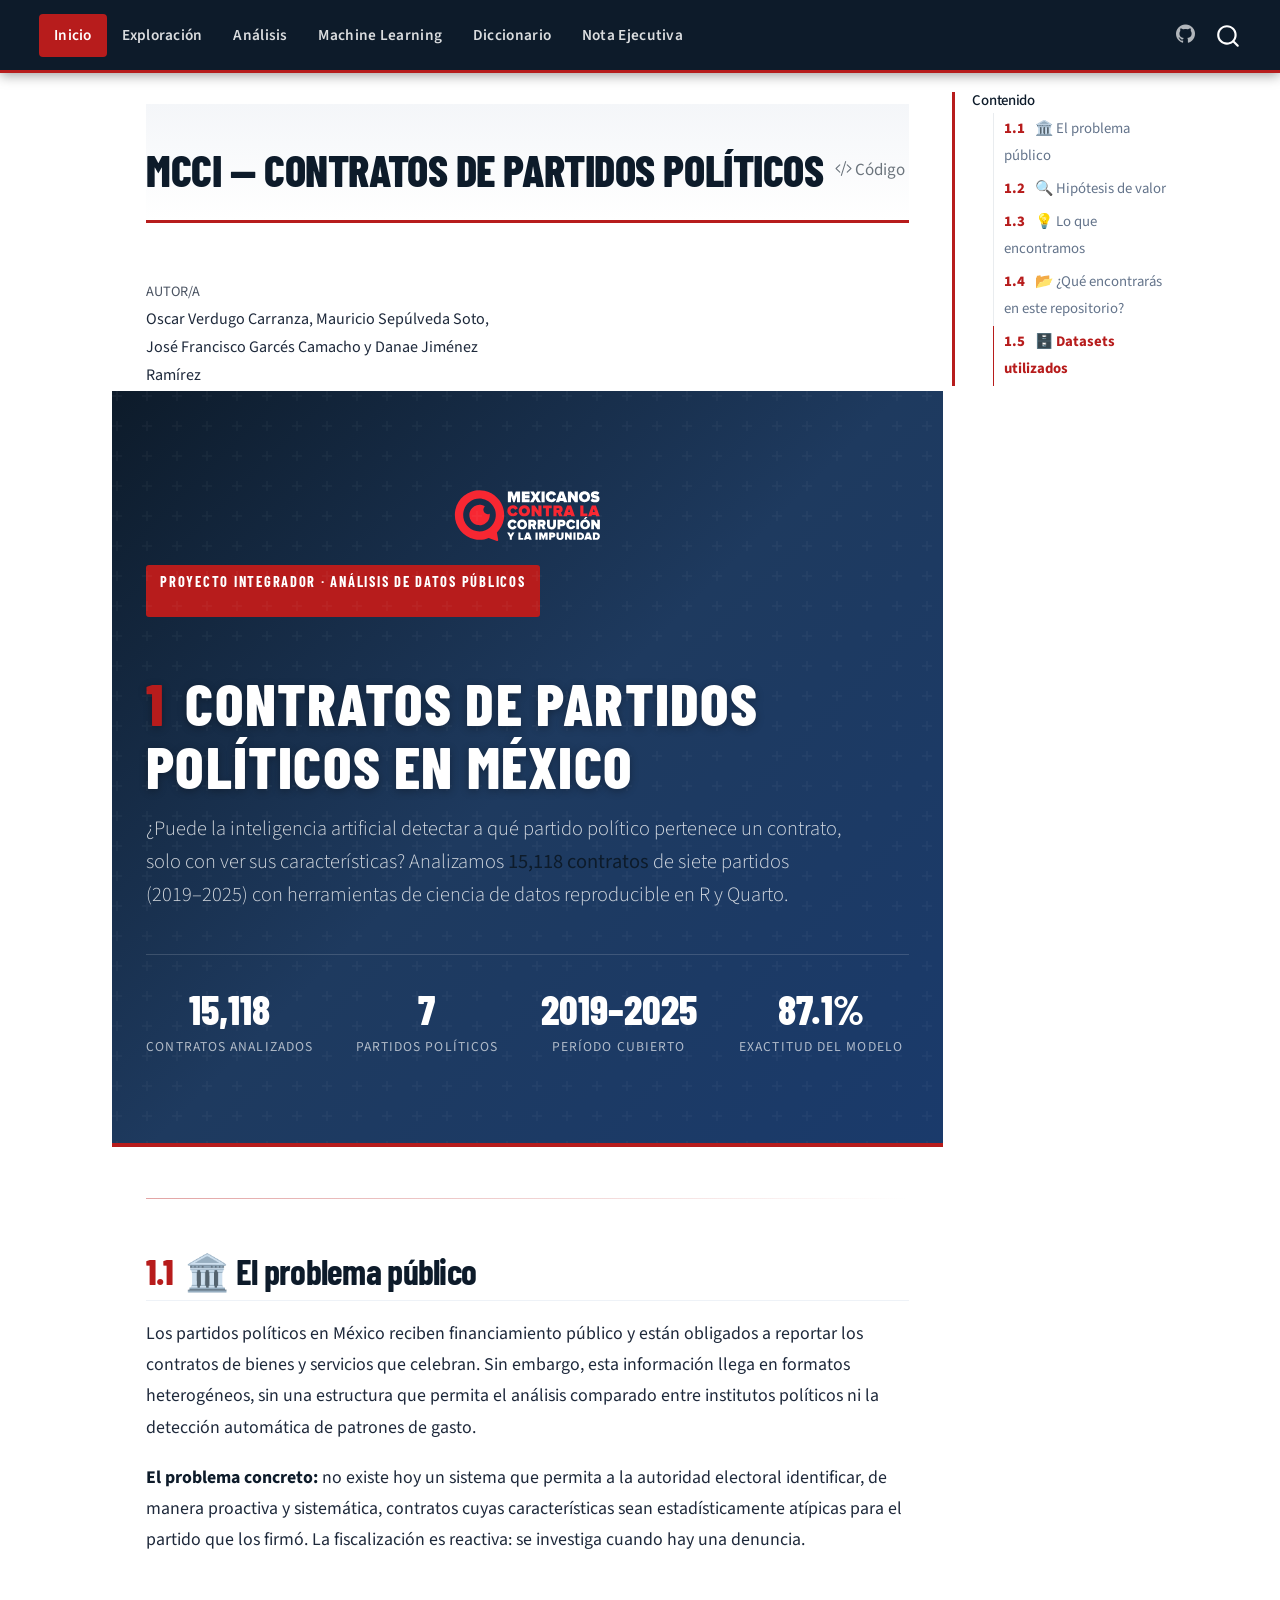
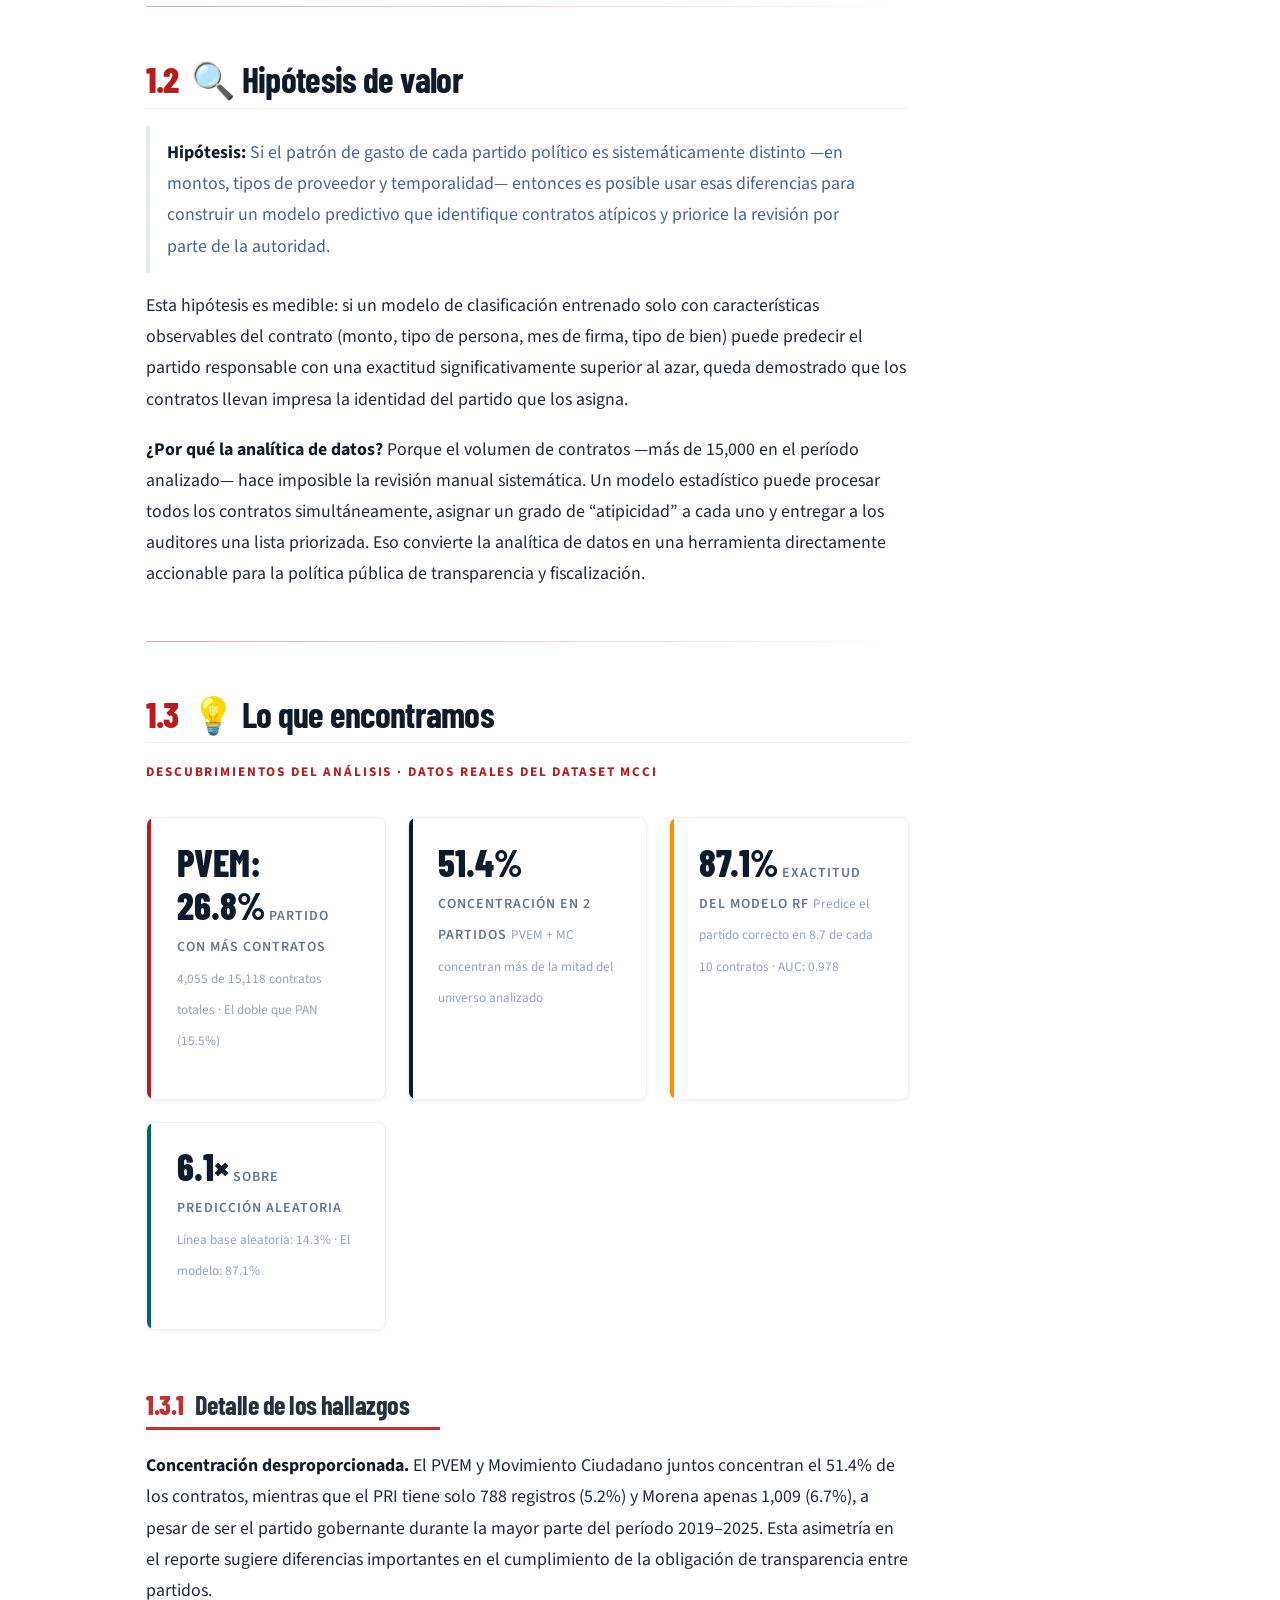
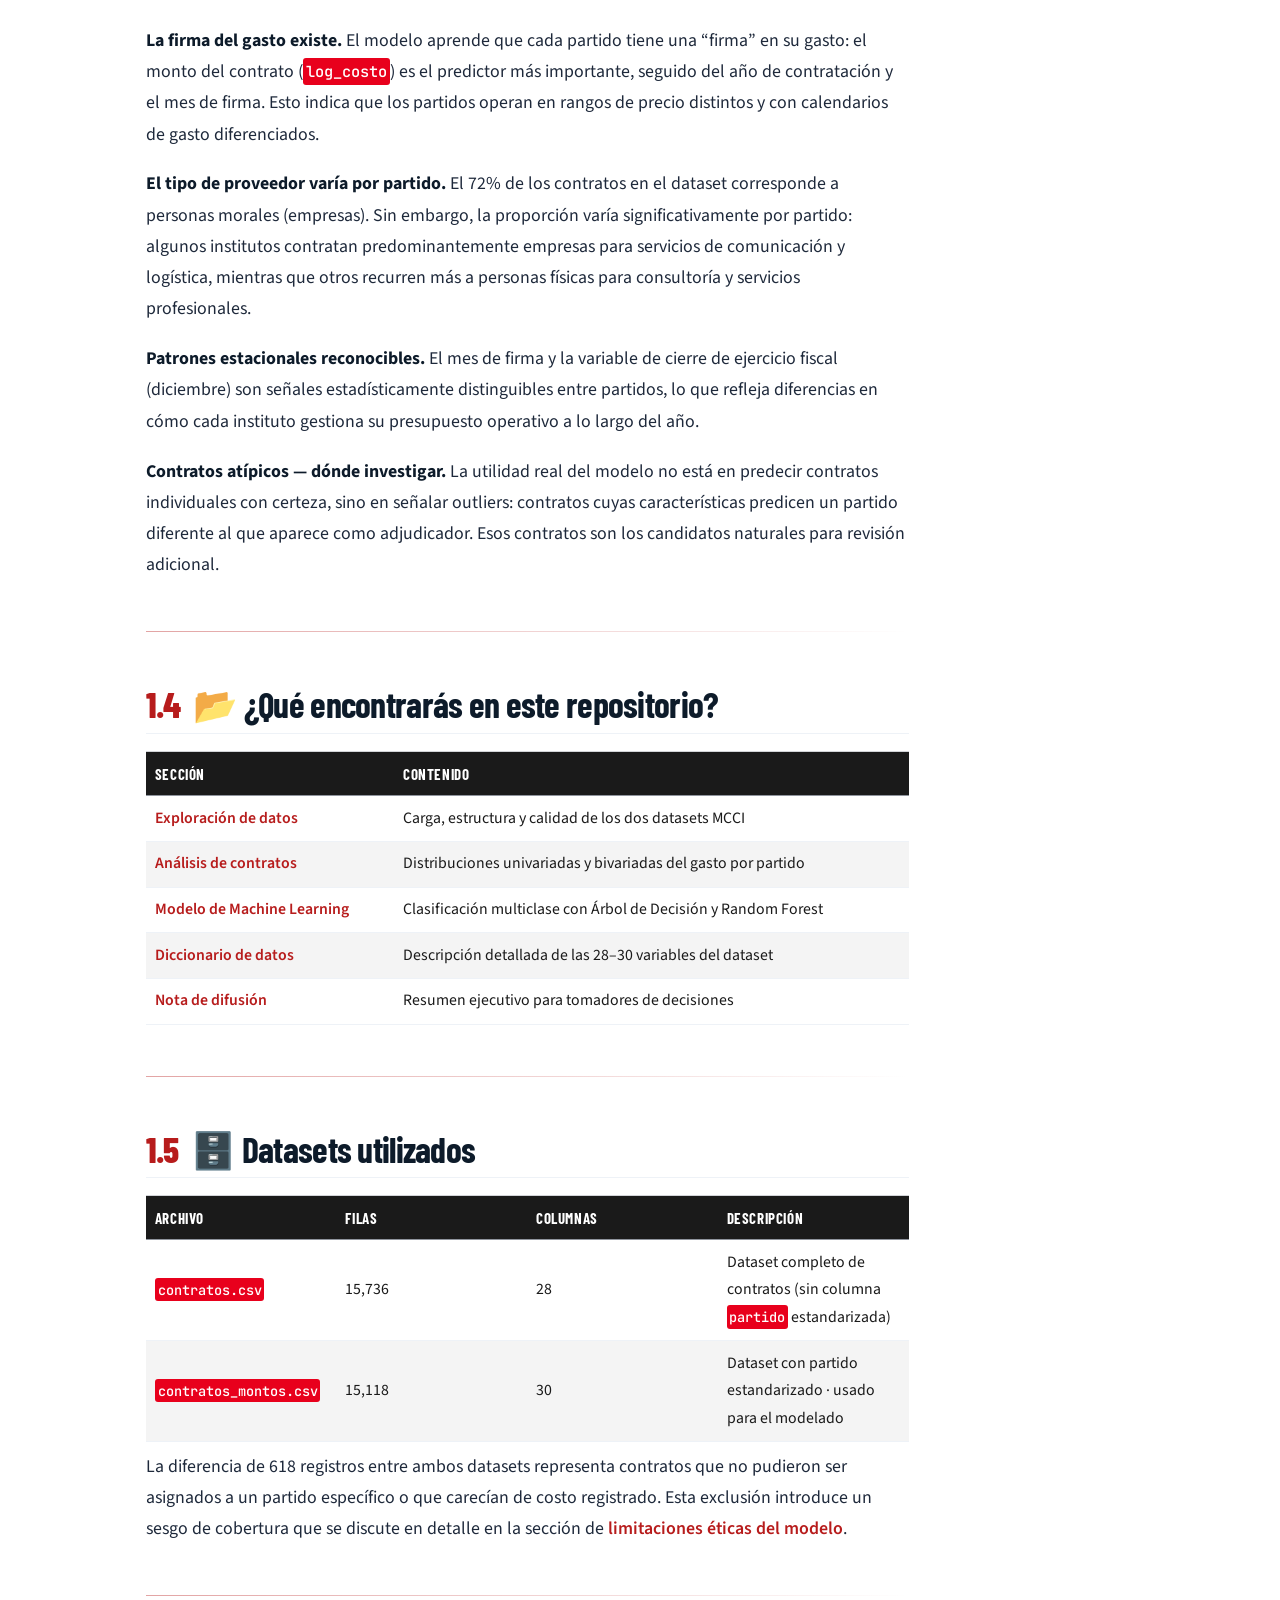
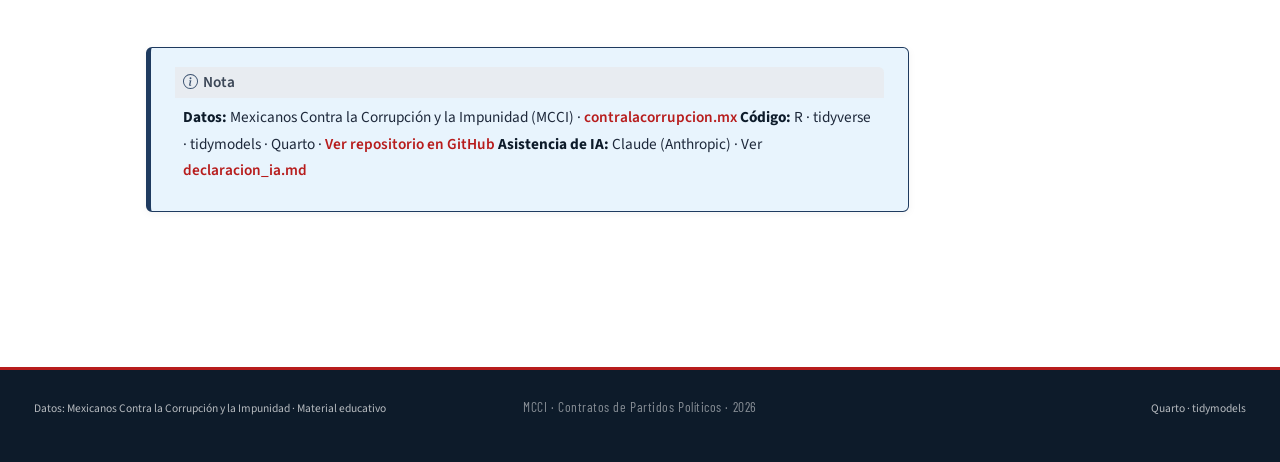
==== commit d81b526b: "Mostrar a los cuatro autores en todas las páginas del sitio" ====
--- a/docs/index.html
+++ b/docs/index.html
@@ -207,8 +207,12 @@
 
 <div class="quarto-title-meta">
 
-    
-  
+    <div>
+    <div class="quarto-title-meta-heading">Autor/a</div>
+    <div class="quarto-title-meta-contents">
+             <p>Oscar Verdugo Carranza, Mauricio Sepúlveda Soto, José Francisco Garcés Camacho y Danae Jiménez Ramírez </p>
+          </div>
+  </div>
     
   </div>
   
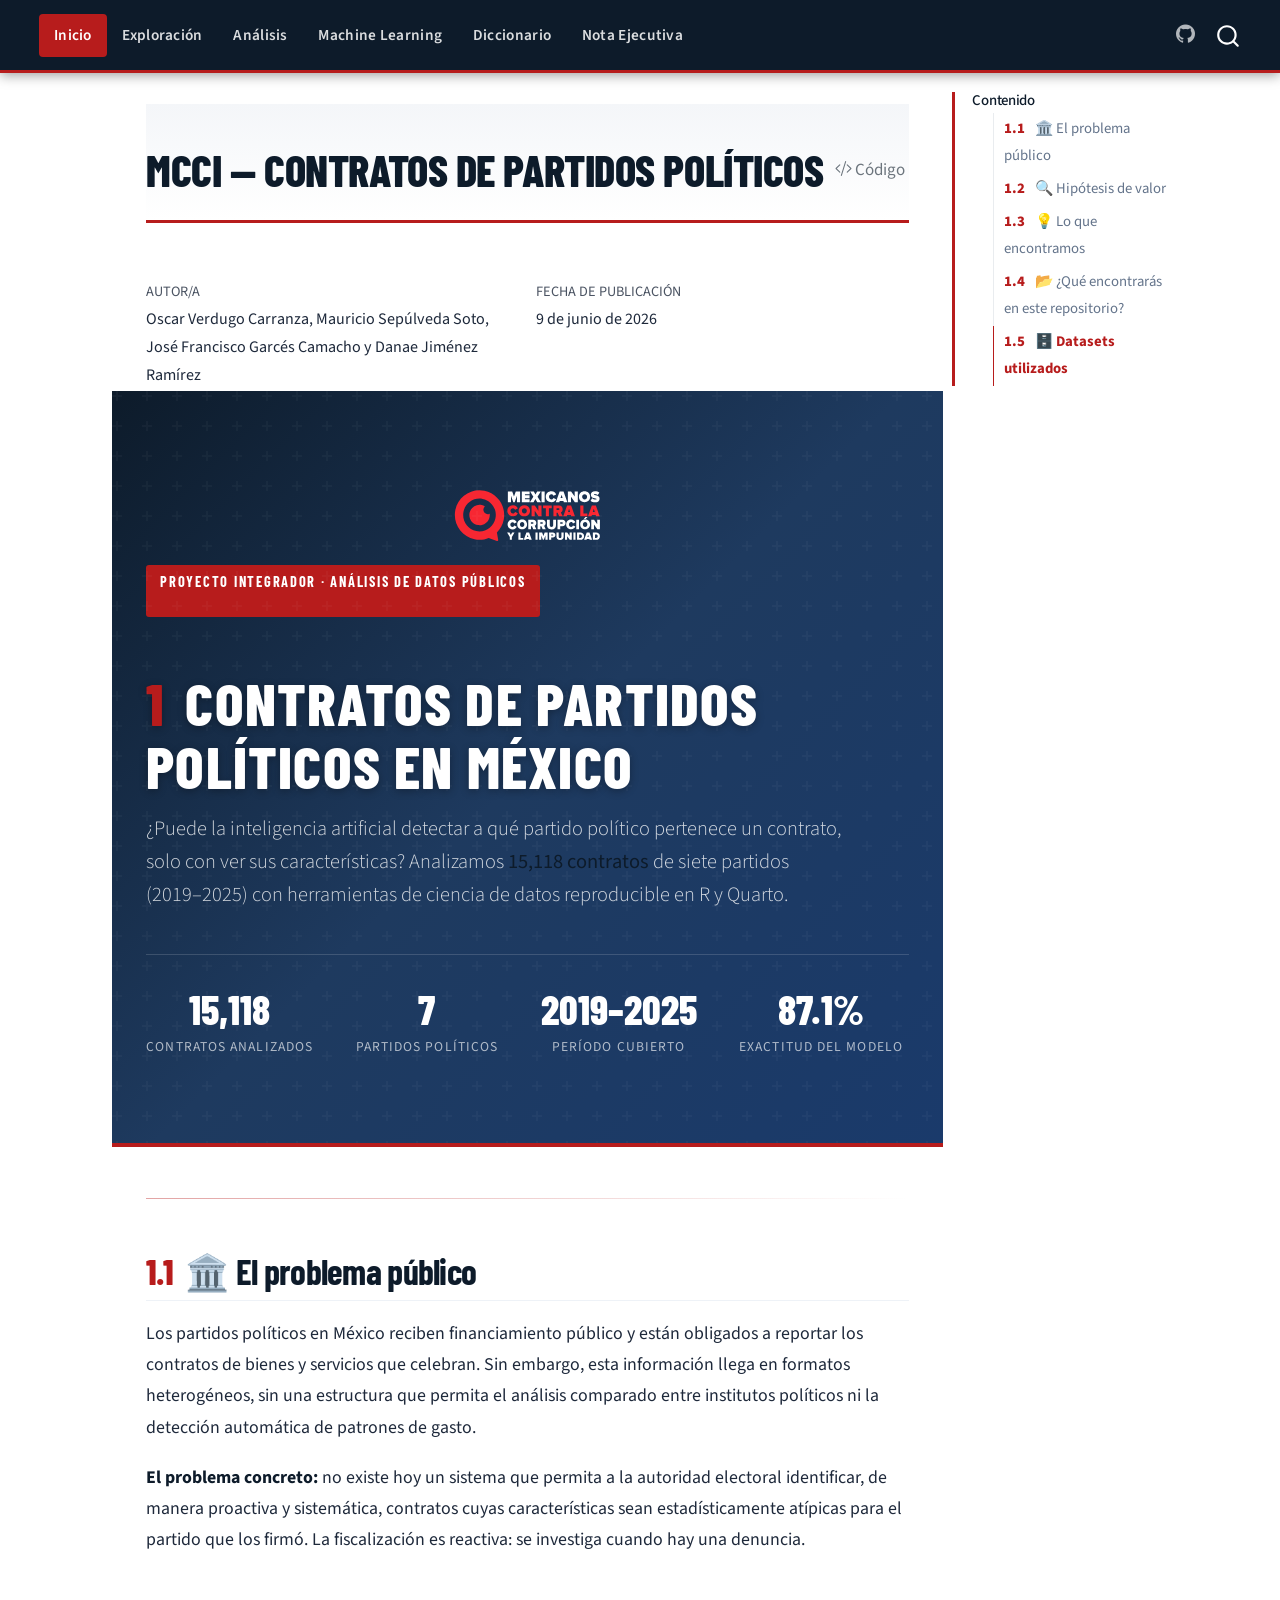
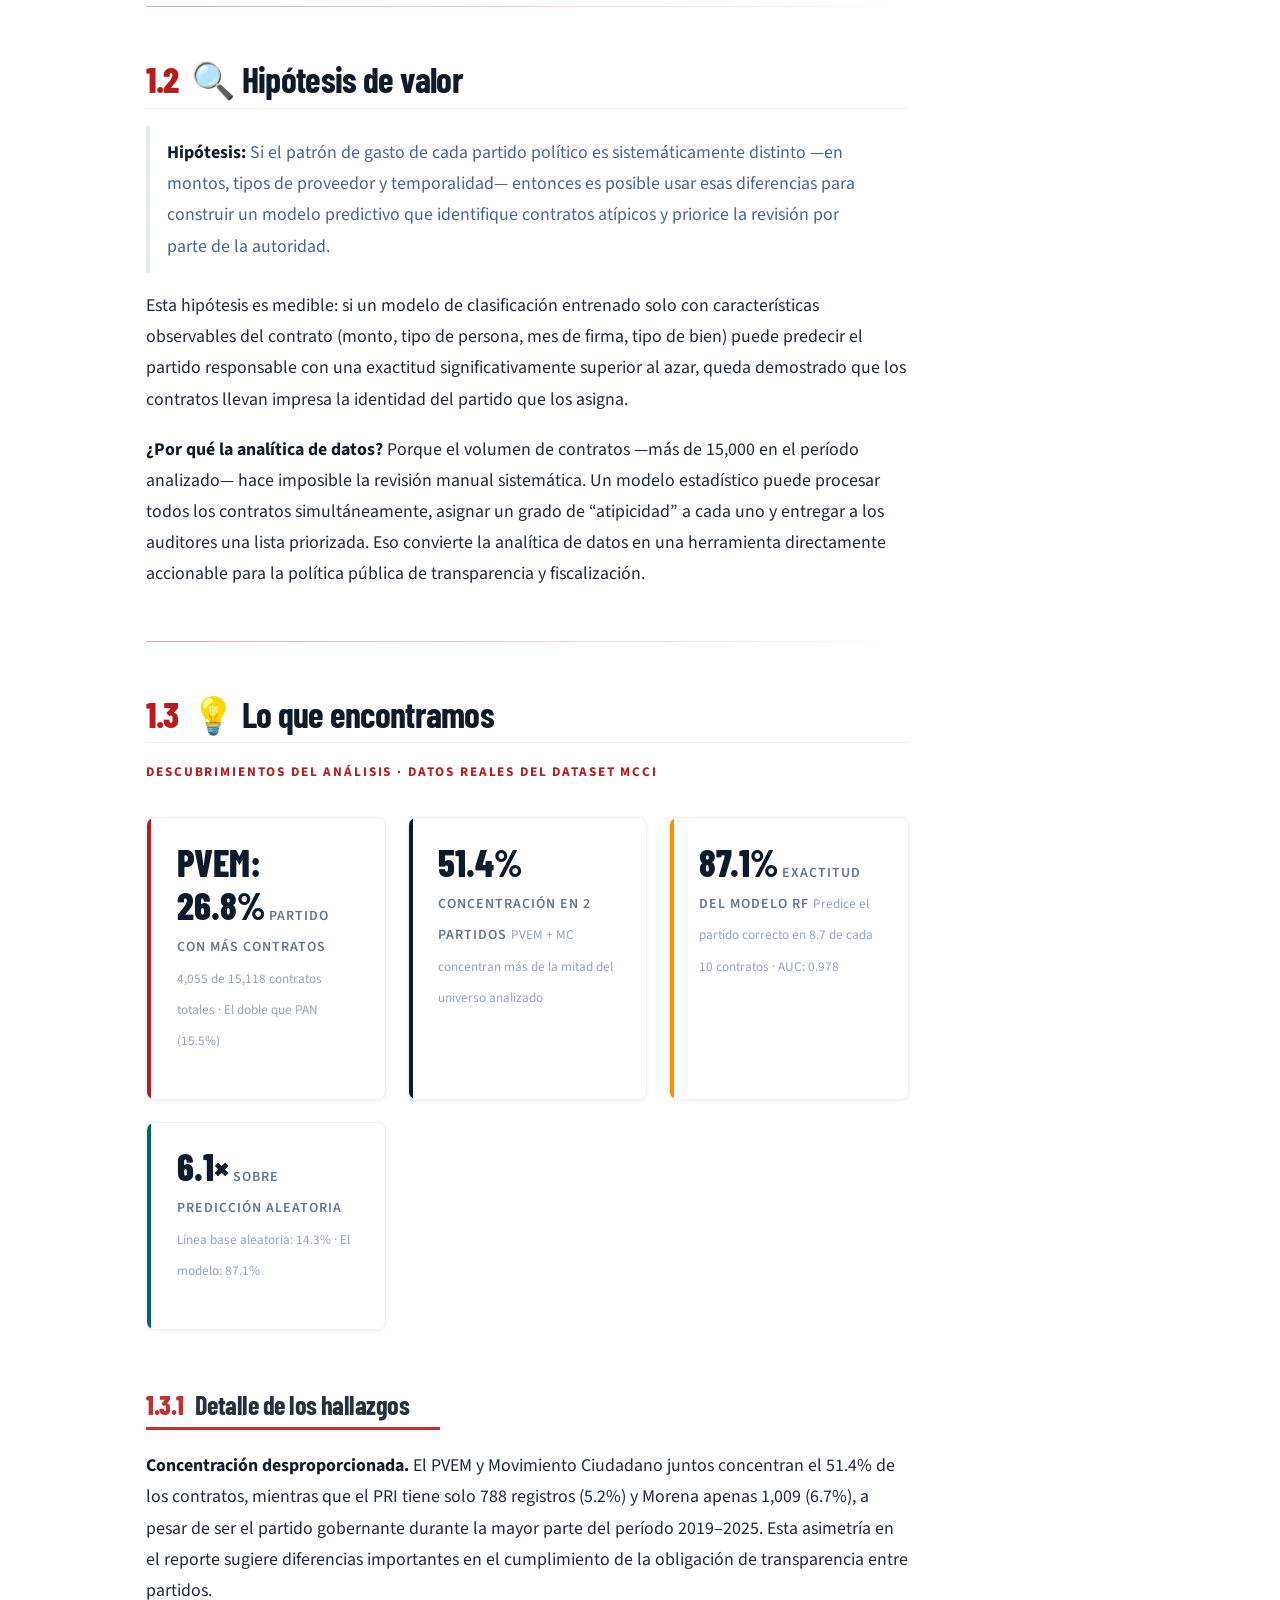
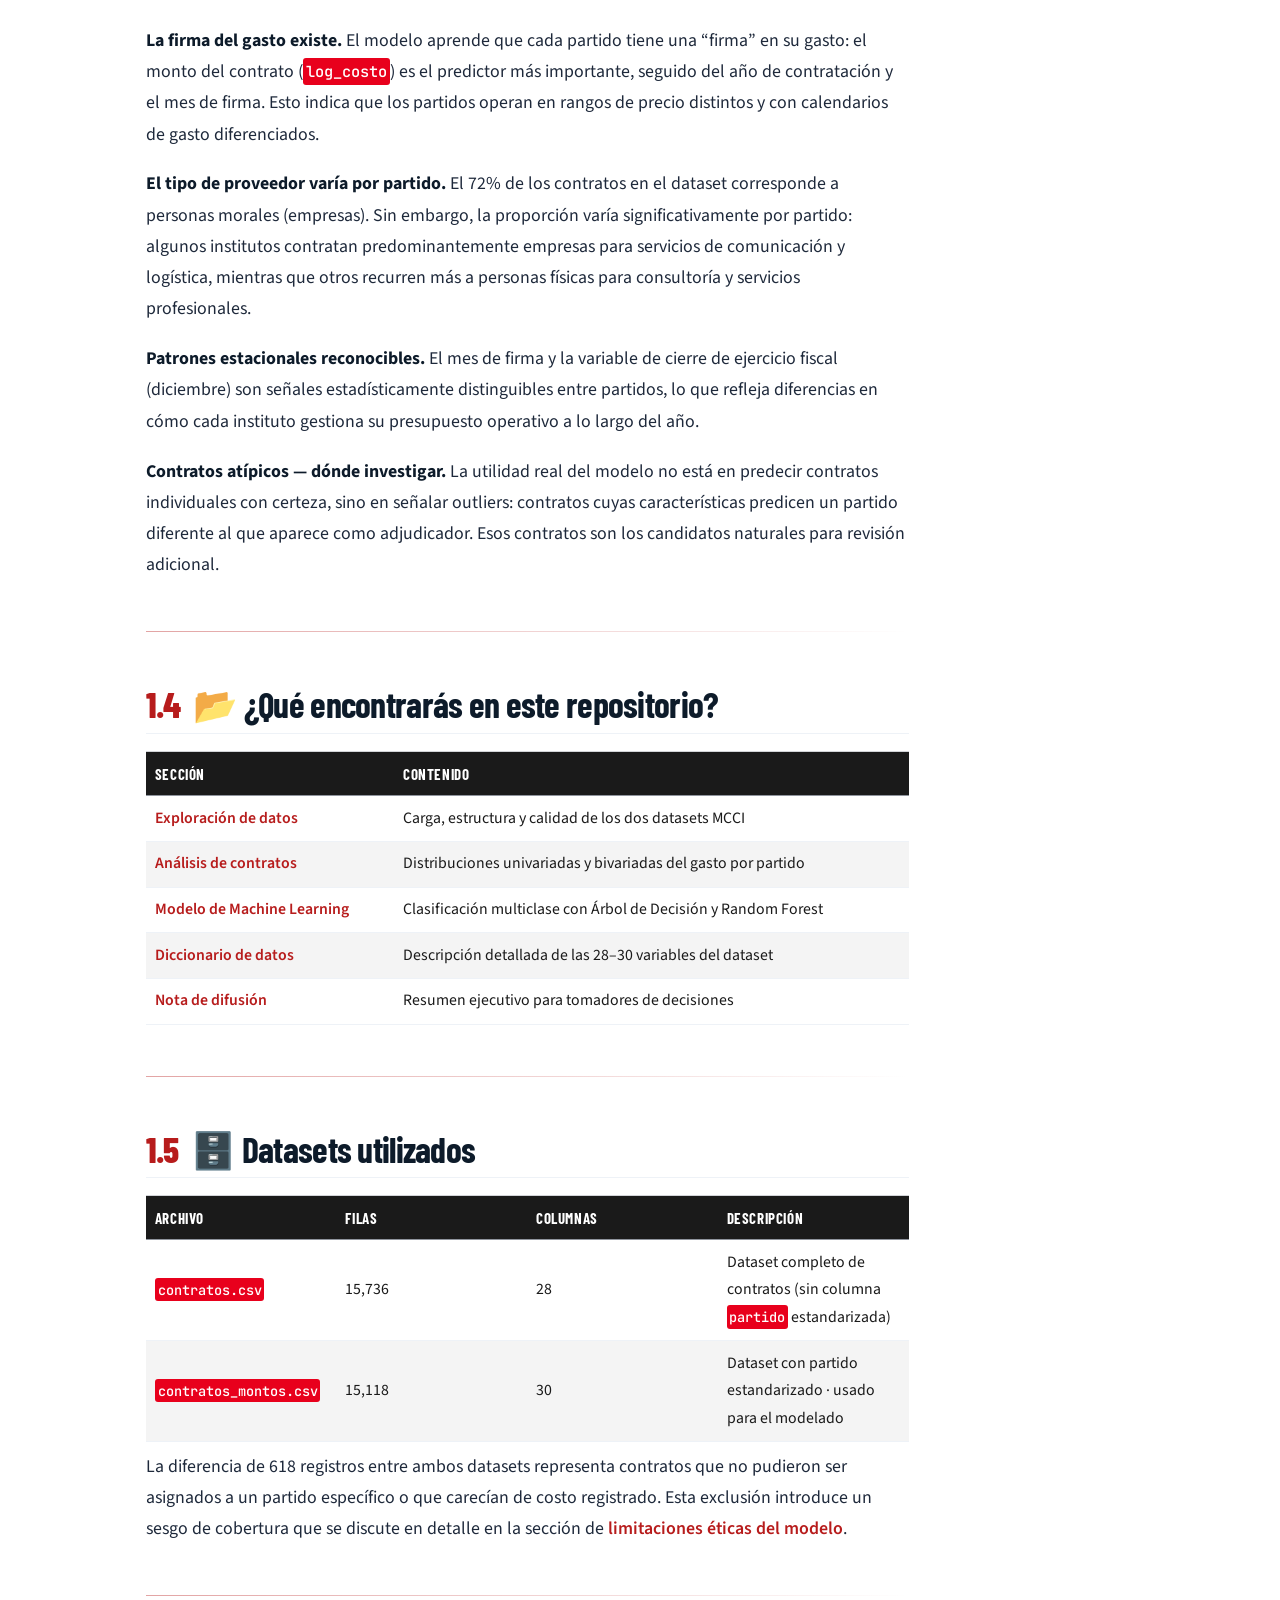
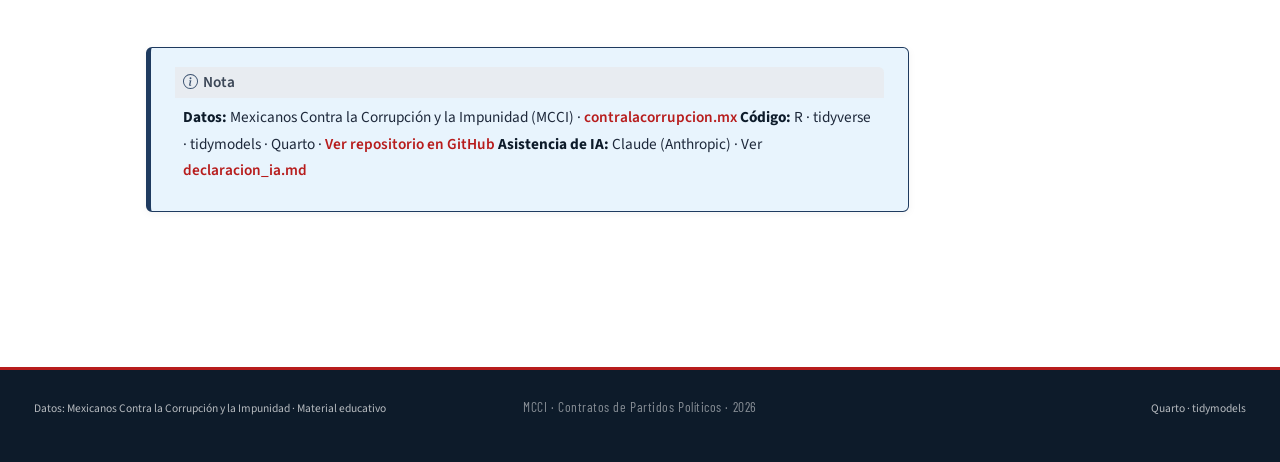
==== commit 44e18483: "Agregar fecha de publicación a la página de inicio" ====
--- a/docs/index.html
+++ b/docs/index.html
@@ -117,6 +117,7 @@
 <meta name="twitter:creator" content="@MCCI_Mexico">
 <meta name="twitter:image:alt" content="MCCI">
 <meta name="twitter:card" content="summary_large_image">
+<link href="styles/code-dark.css" rel="stylesheet">
 </head>
 
 <body class="nav-fixed quarto-light">
@@ -214,6 +215,13 @@
           </div>
   </div>
     
+    <div>
+    <div class="quarto-title-meta-heading">Fecha de publicación</div>
+    <div class="quarto-title-meta-contents">
+      <p class="date">9 de junio de 2026</p>
+    </div>
+  </div>
+  
   </div>
   
 
@@ -989,5 +997,6 @@
 
 
 
+<script>window.noZensmooth = true;</script>
 <script src="site_libs/quarto-html/zenscroll-min.js"></script>
 </body></html>
--- a/docs/styles/code-dark.css
+++ b/docs/styles/code-dark.css
@@ -0,0 +1,34 @@
+/* Colores de sintaxis legibles sobre el fondo oscuro de los bloques de código (paleta GitHub Dark) */
+pre.sourceCode code,
+pre.sourceCode code span { color: #e6edf3 !important; }
+pre.sourceCode code span.co,
+pre.sourceCode code span.do,
+pre.sourceCode code span.an,
+pre.sourceCode code span.cv,
+pre.sourceCode code span.in { color: #8b949e !important; font-style: italic; }
+pre.sourceCode code span.st,
+pre.sourceCode code span.ch,
+pre.sourceCode code span.ss,
+pre.sourceCode code span.vs { color: #a5d6ff !important; }
+pre.sourceCode code span.fu { color: #d2a8ff !important; }
+pre.sourceCode code span.kw,
+pre.sourceCode code span.cf,
+pre.sourceCode code span.op,
+pre.sourceCode code span.ot { color: #ff7b72 !important; }
+pre.sourceCode code span.dv,
+pre.sourceCode code span.bn,
+pre.sourceCode code span.fl,
+pre.sourceCode code span.cn,
+pre.sourceCode code span.sc,
+pre.sourceCode code span.at,
+pre.sourceCode code span.dt { color: #79c0ff !important; }
+pre.sourceCode code span.va,
+pre.sourceCode code span.bu,
+pre.sourceCode code span.im { color: #ffa657 !important; }
+pre.sourceCode code span.al,
+pre.sourceCode code span.er { color: #ffa198 !important; }
+/* números de línea */
+pre.sourceCode code > span > a::before { color: #6e7681 !important; }
+
+/* Desplazamiento suave nativo (conserva la posición al regresar) */
+html { scroll-behavior: smooth; }
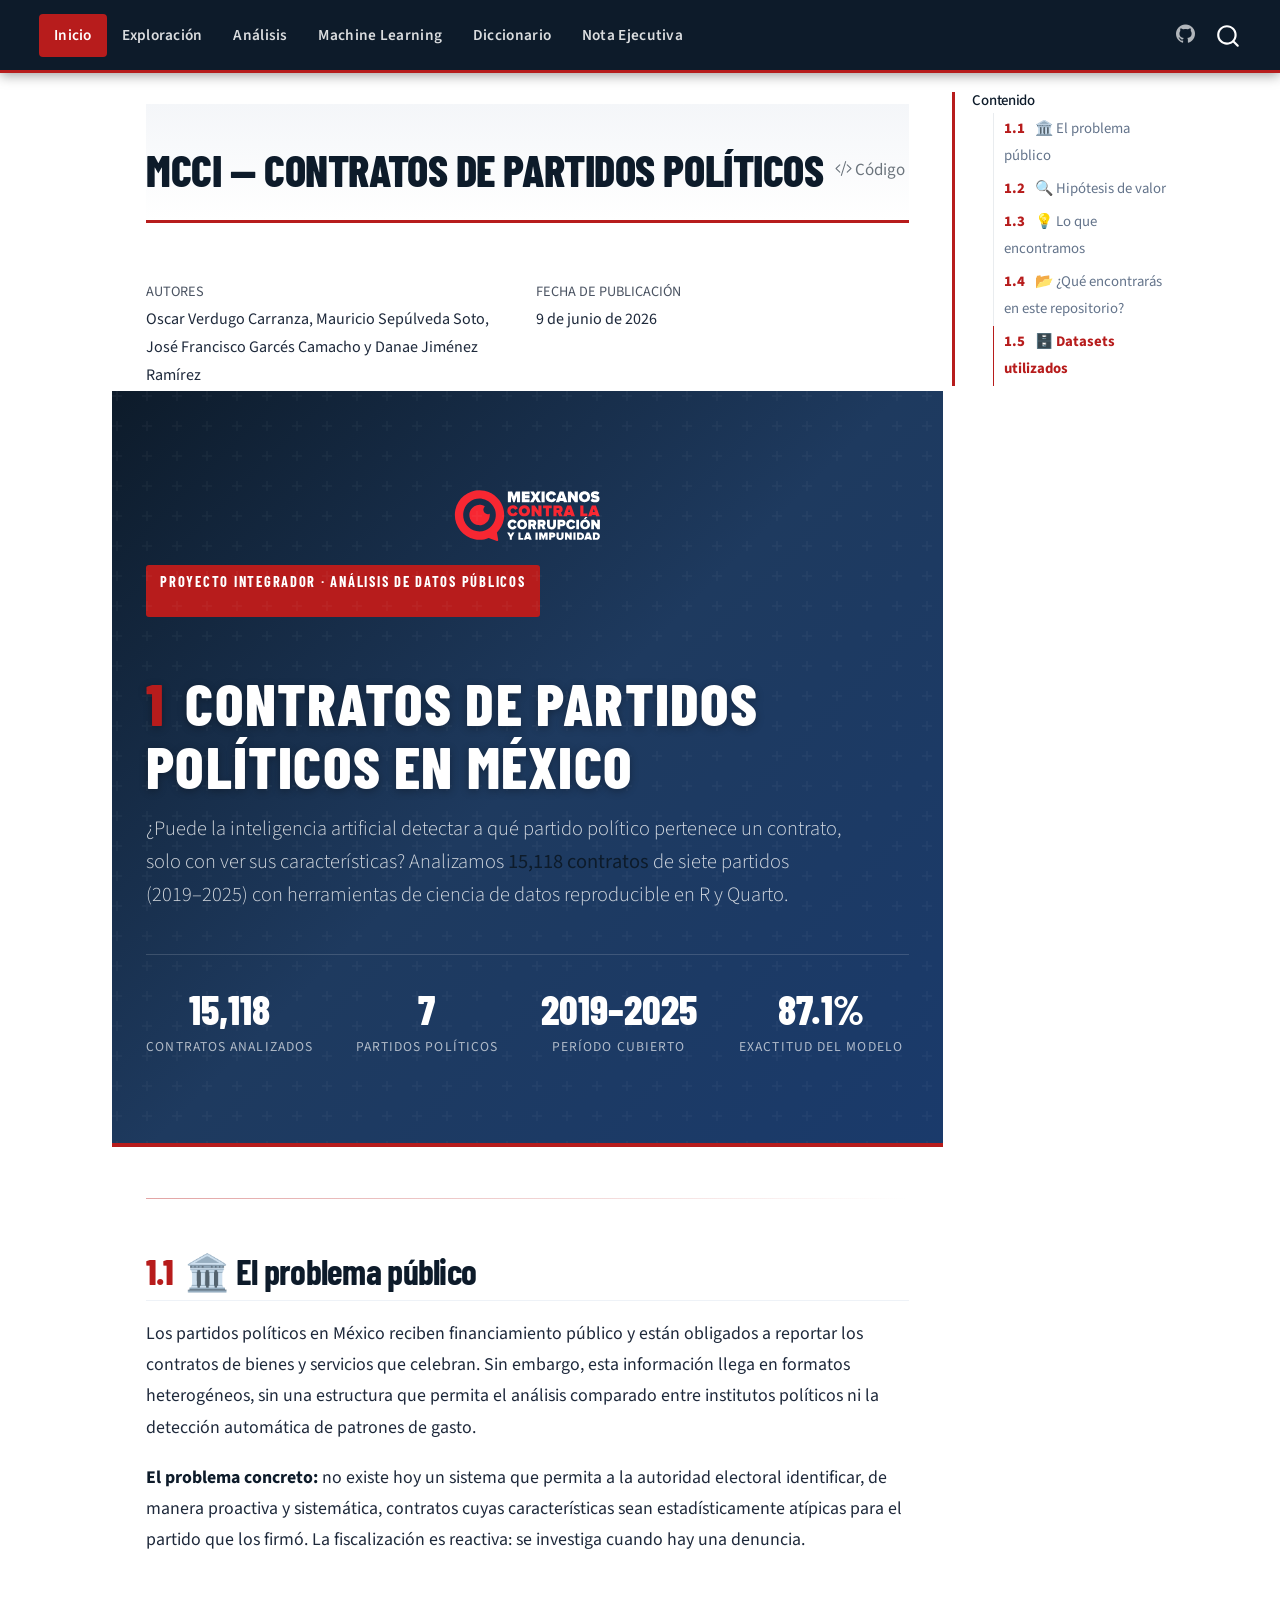
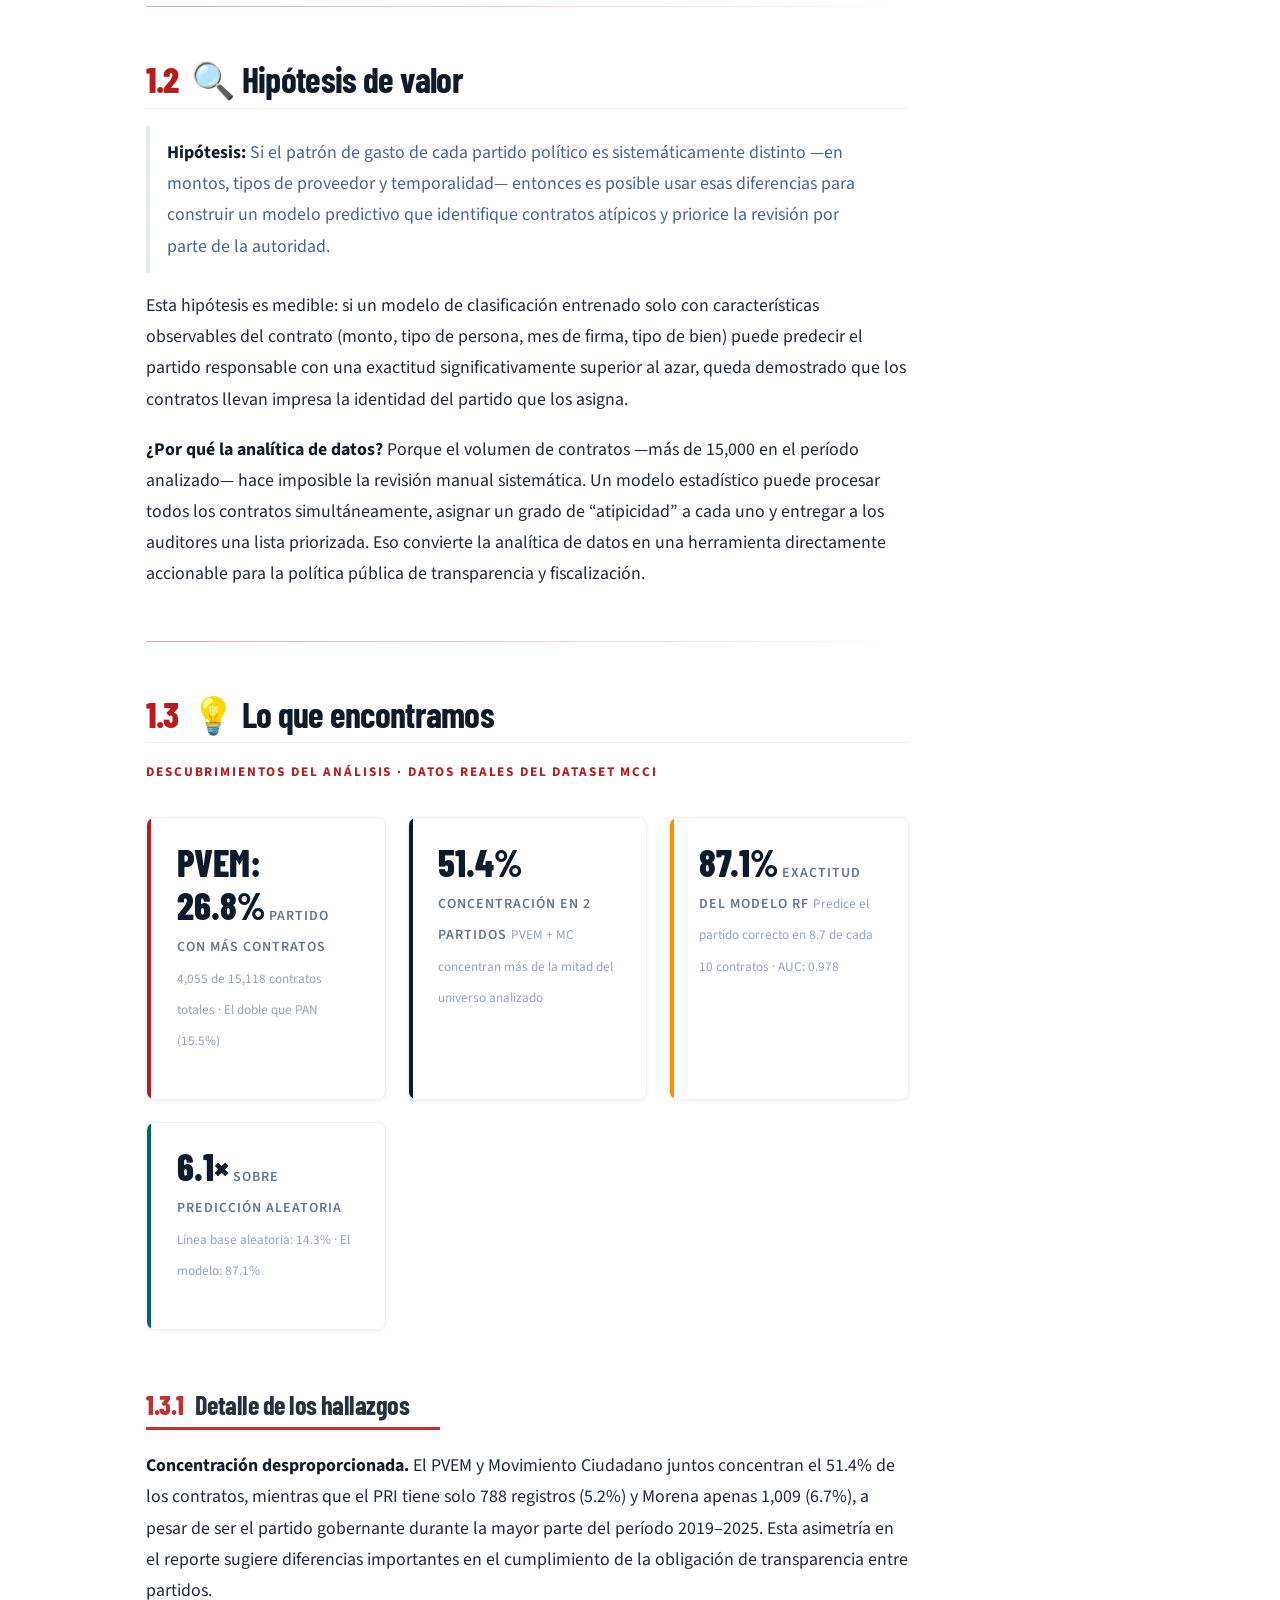
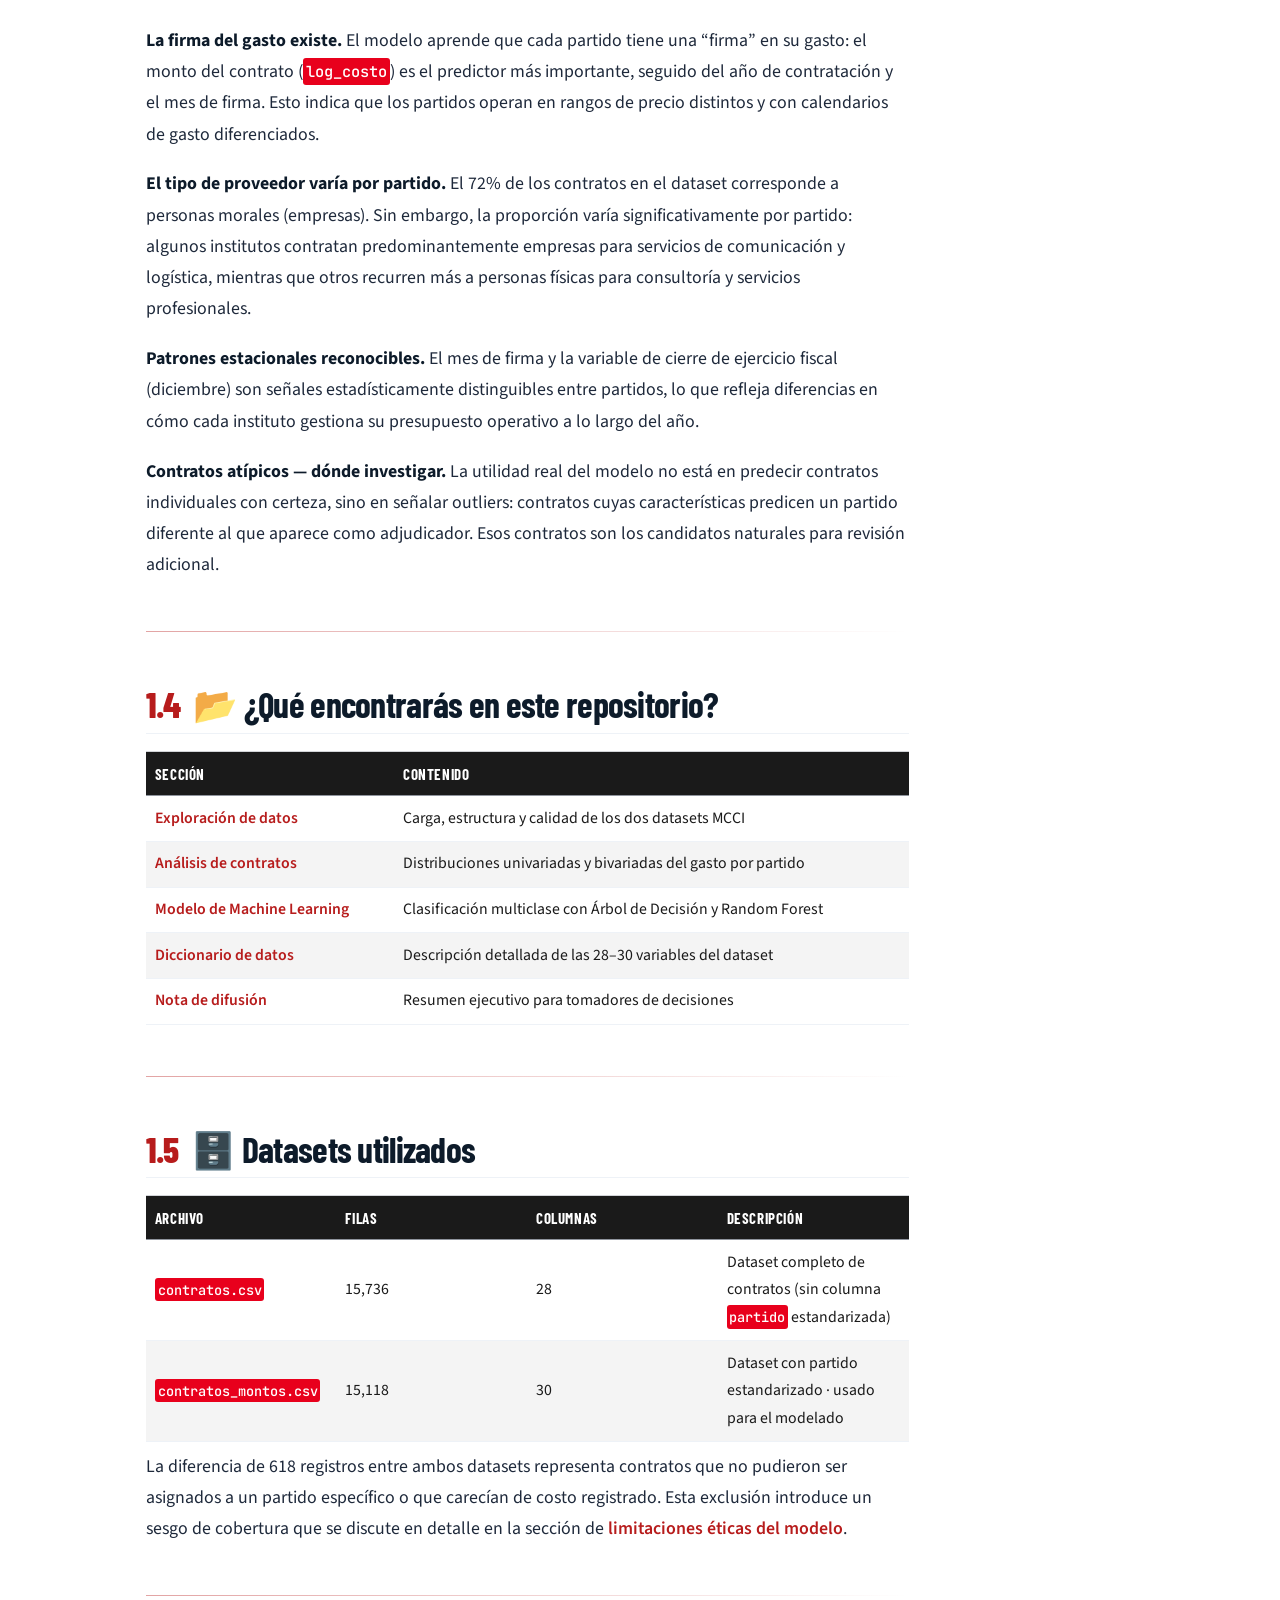
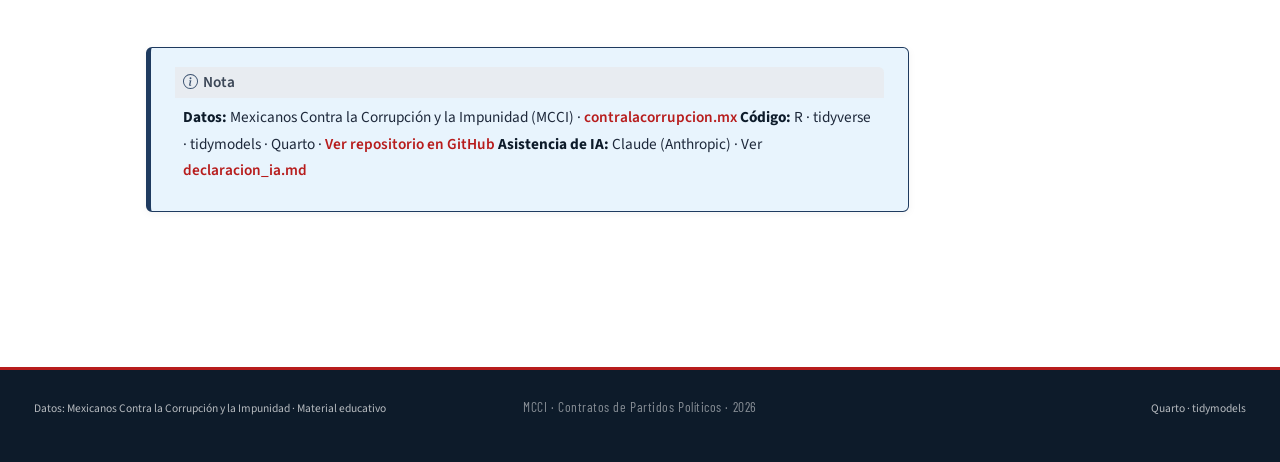
==== commit a863a219: "Cambiar etiqueta Autor/a por Autores" ====
--- a/docs/index.html
+++ b/docs/index.html
@@ -209,7 +209,7 @@
 <div class="quarto-title-meta">
 
     <div>
-    <div class="quarto-title-meta-heading">Autor/a</div>
+    <div class="quarto-title-meta-heading">Autores</div>
     <div class="quarto-title-meta-contents">
              <p>Oscar Verdugo Carranza, Mauricio Sepúlveda Soto, José Francisco Garcés Camacho y Danae Jiménez Ramírez </p>
           </div>
